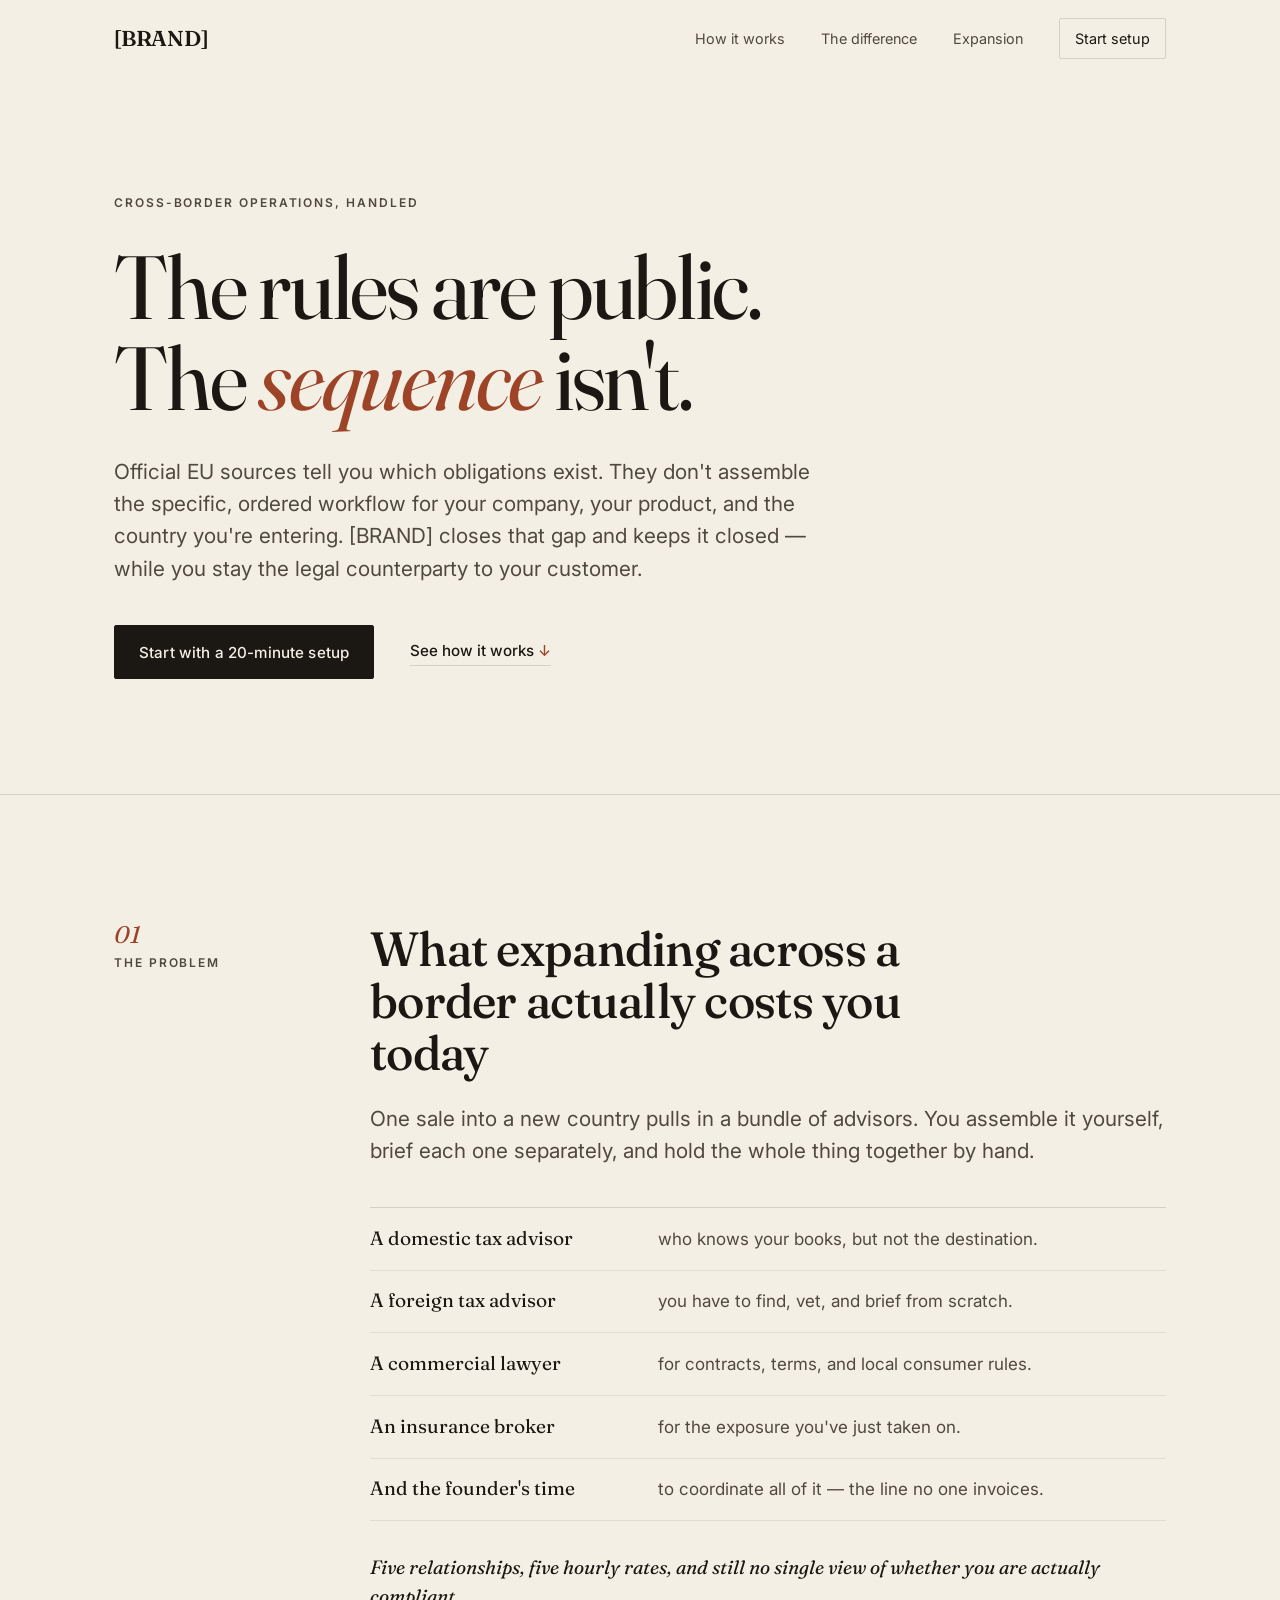
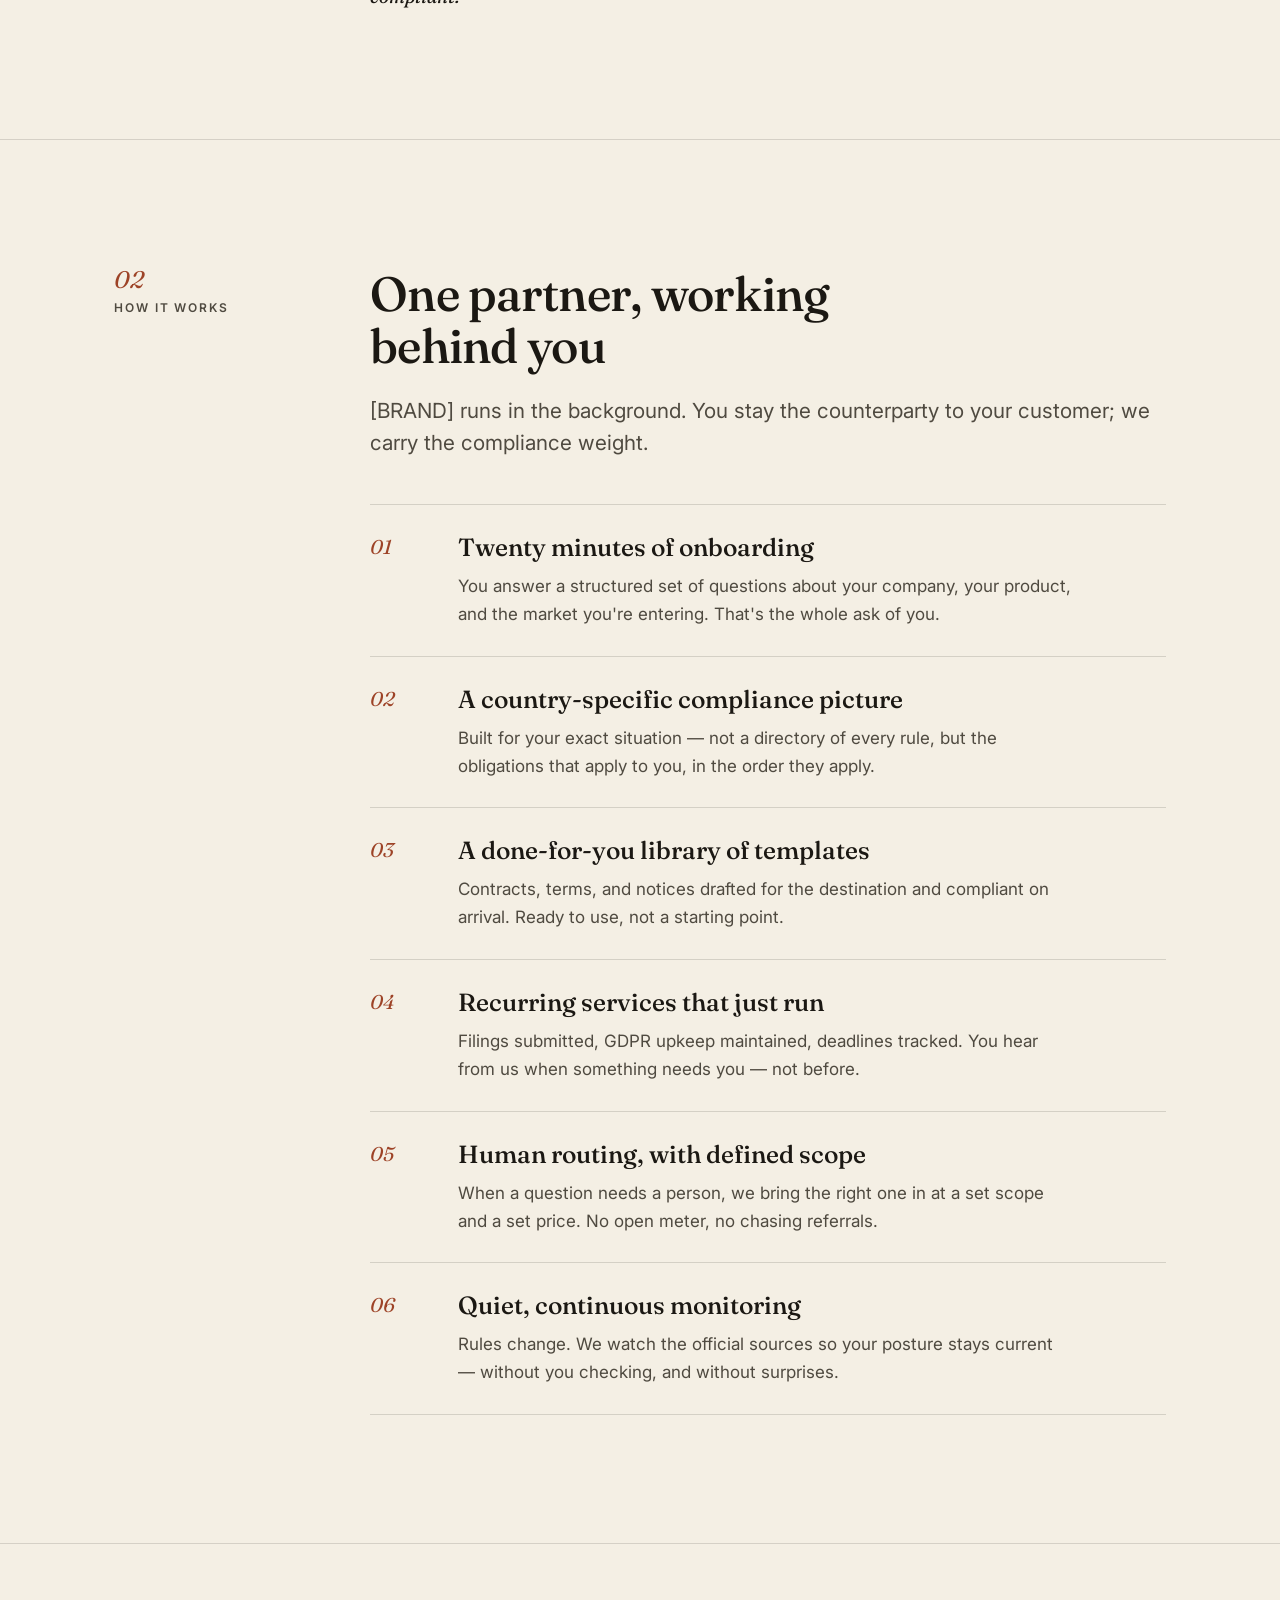
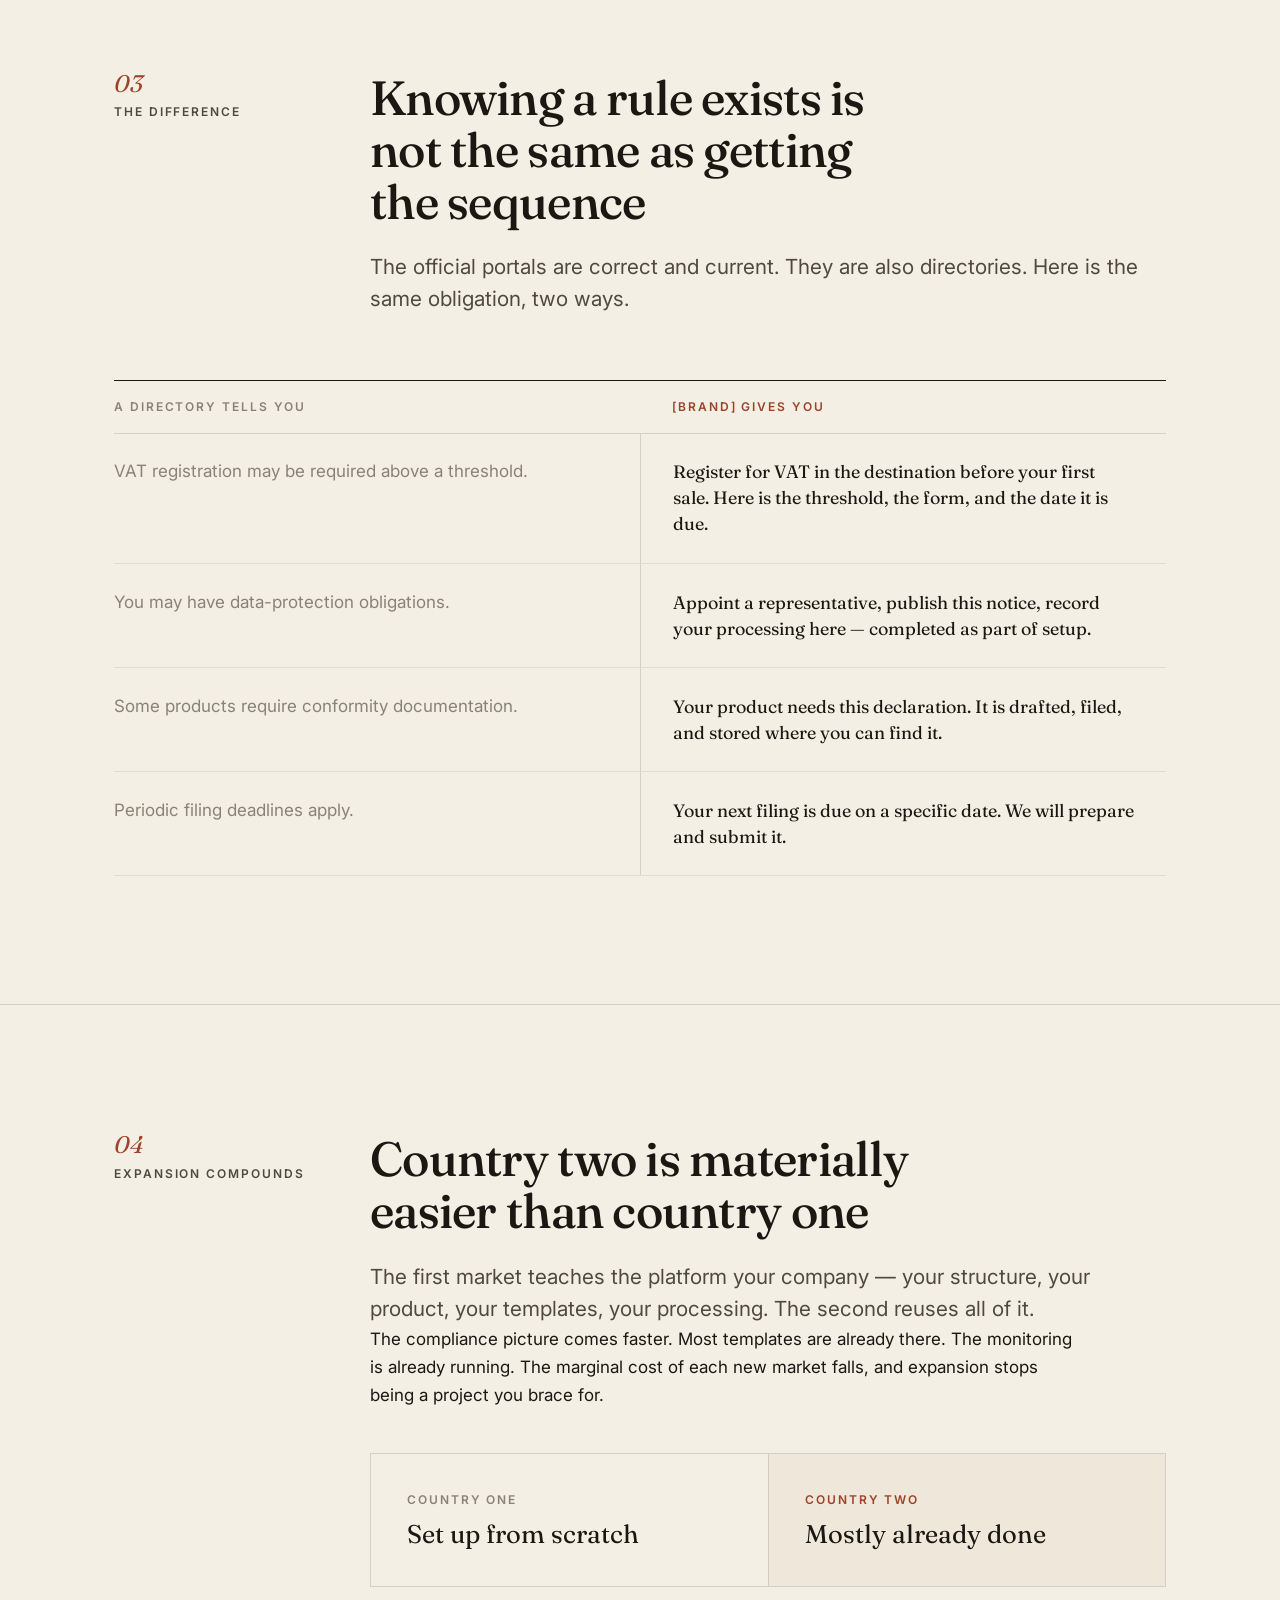
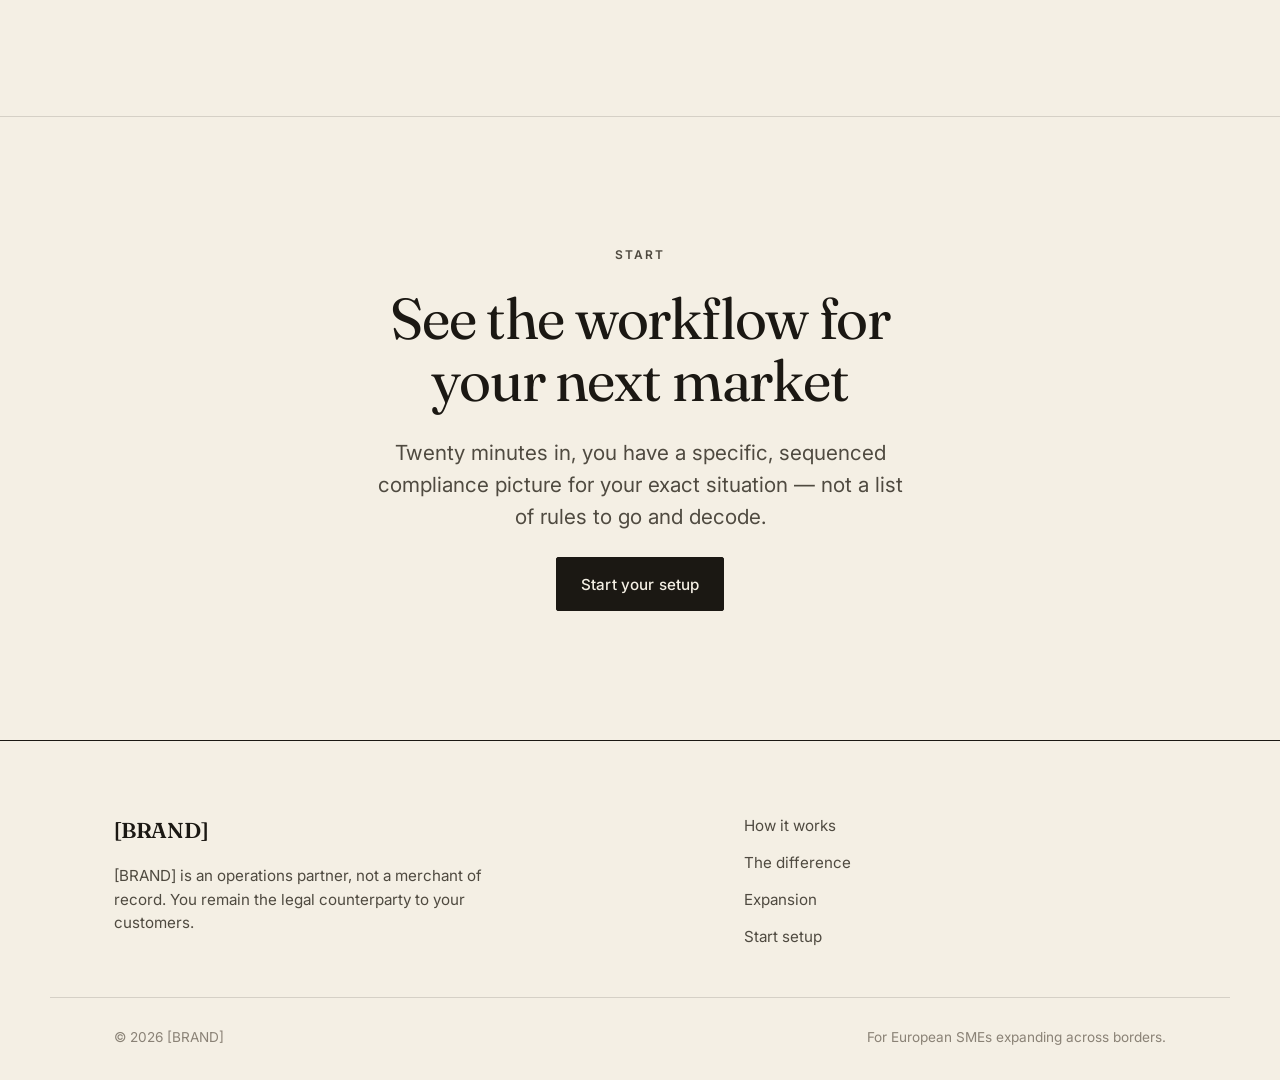
==== index.html @ de6fda19 "Add [BRAND] editorial marketing landing page Self-contained static site (index.html, styles.css, app" ====
<!DOCTYPE html>
<html lang="en" class="no-js">
<head>
  <meta charset="UTF-8" />
  <meta name="viewport" content="width=device-width, initial-scale=1.0" />
  <title>[BRAND] — Cross-border operations, handled</title>
  <meta name="description" content="Official EU sources tell you which obligations exist. [BRAND] assembles the specific, sequenced workflow for your company and the country you're entering — and keeps it current." />

  <link rel="preconnect" href="https://fonts.googleapis.com" />
  <link rel="preconnect" href="https://fonts.gstatic.com" crossorigin />
  <link href="https://fonts.googleapis.com/css2?family=Fraunces:ital,opsz,wght@0,9..144,400;0,9..144,500;0,9..144,600;1,9..144,400;1,9..144,500&family=Inter:wght@400;500;600&display=swap" rel="stylesheet" />

  <link rel="stylesheet" href="styles.css" />
</head>
<body>
  <a class="skip-link" href="#main">Skip to content</a>

  <!-- 1 — Sticky nav -->
  <header class="nav" id="nav" data-nav>
    <div class="nav__inner">
      <a class="wordmark" href="#top" aria-label="[BRAND] home">[BRAND]</a>
      <nav class="nav__links" aria-label="Primary">
        <a href="#how">How it works</a>
        <a href="#difference">The difference</a>
        <a href="#compounds">Expansion</a>
        <a class="nav__cta" href="#start">Start setup</a>
      </nav>
    </div>
  </header>

  <main id="main">
    <span id="top"></span>

    <!-- 2 — Hero -->
    <section class="hero section" aria-labelledby="hero-title">
      <div class="wrap">
        <p class="label" data-reveal>Cross-border operations, handled</p>
        <h1 class="hero__title" id="hero-title" data-reveal>
          The rules are public.<br />
          The <em>sequence</em> isn't.
        </h1>
        <p class="hero__lead lead" data-reveal>
          Official EU sources tell you which obligations exist. They don't
          assemble the specific, ordered workflow for your company, your
          product, and the country you're entering. [BRAND] closes that gap
          and keeps it closed — while you stay the legal counterparty to your
          customer.
        </p>
        <div class="hero__actions" data-reveal>
          <a class="btn" href="#start">Start with a 20-minute setup</a>
          <a class="link-arrow" href="#how">See how it works <span aria-hidden="true">↓</span></a>
        </div>
      </div>
    </section>

    <!-- 3 — The problem -->
    <section class="section section--rule" id="problem" aria-labelledby="problem-title">
      <div class="wrap grid-2">
        <div class="col-aside">
          <p class="index">01</p>
          <p class="label">The problem</p>
        </div>
        <div class="col-main">
          <h2 class="h2" id="problem-title" data-reveal>
            What expanding across a border actually costs you today
          </h2>
          <p class="lead measure" data-reveal>
            One sale into a new country pulls in a bundle of advisors. You
            assemble it yourself, brief each one separately, and hold the whole
            thing together by hand.
          </p>

          <ul class="ledger" data-reveal>
            <li class="ledger__row">
              <span class="ledger__role">A domestic tax advisor</span>
              <span class="ledger__note">who knows your books, but not the destination.</span>
            </li>
            <li class="ledger__row">
              <span class="ledger__role">A foreign tax advisor</span>
              <span class="ledger__note">you have to find, vet, and brief from scratch.</span>
            </li>
            <li class="ledger__row">
              <span class="ledger__role">A commercial lawyer</span>
              <span class="ledger__note">for contracts, terms, and local consumer rules.</span>
            </li>
            <li class="ledger__row">
              <span class="ledger__role">An insurance broker</span>
              <span class="ledger__note">for the exposure you've just taken on.</span>
            </li>
            <li class="ledger__row">
              <span class="ledger__role">And the founder's time</span>
              <span class="ledger__note">to coordinate all of it — the line no one invoices.</span>
            </li>
          </ul>

          <p class="measure note" data-reveal>
            Five relationships, five hourly rates, and still no single view of
            whether you are actually compliant.
          </p>
        </div>
      </div>
    </section>

    <!-- 4 — How it works -->
    <section class="section section--rule" id="how" aria-labelledby="how-title">
      <div class="wrap grid-2">
        <div class="col-aside">
          <p class="index">02</p>
          <p class="label">How it works</p>
        </div>
        <div class="col-main">
          <h2 class="h2" id="how-title" data-reveal>
            One partner, working behind you
          </h2>
          <p class="lead measure" data-reveal>
            [BRAND] runs in the background. You stay the counterparty to your
            customer; we carry the compliance weight.
          </p>

          <ol class="steps">
            <li class="step" data-reveal>
              <span class="step__num">01</span>
              <div class="step__body">
                <h3 class="step__title">Twenty minutes of onboarding</h3>
                <p>
                  You answer a structured set of questions about your company,
                  your product, and the market you're entering. That's the whole
                  ask of you.
                </p>
              </div>
            </li>
            <li class="step" data-reveal>
              <span class="step__num">02</span>
              <div class="step__body">
                <h3 class="step__title">A country-specific compliance picture</h3>
                <p>
                  Built for your exact situation — not a directory of every rule,
                  but the obligations that apply to you, in the order they apply.
                </p>
              </div>
            </li>
            <li class="step" data-reveal>
              <span class="step__num">03</span>
              <div class="step__body">
                <h3 class="step__title">A done-for-you library of templates</h3>
                <p>
                  Contracts, terms, and notices drafted for the destination and
                  compliant on arrival. Ready to use, not a starting point.
                </p>
              </div>
            </li>
            <li class="step" data-reveal>
              <span class="step__num">04</span>
              <div class="step__body">
                <h3 class="step__title">Recurring services that just run</h3>
                <p>
                  Filings submitted, GDPR upkeep maintained, deadlines tracked.
                  You hear from us when something needs you — not before.
                </p>
              </div>
            </li>
            <li class="step" data-reveal>
              <span class="step__num">05</span>
              <div class="step__body">
                <h3 class="step__title">Human routing, with defined scope</h3>
                <p>
                  When a question needs a person, we bring the right one in at a
                  set scope and a set price. No open meter, no chasing referrals.
                </p>
              </div>
            </li>
            <li class="step" data-reveal>
              <span class="step__num">06</span>
              <div class="step__body">
                <h3 class="step__title">Quiet, continuous monitoring</h3>
                <p>
                  Rules change. We watch the official sources so your posture
                  stays current — without you checking, and without surprises.
                </p>
              </div>
            </li>
          </ol>
        </div>
      </div>
    </section>

    <!-- 5 — Directory vs. workflow -->
    <section class="section section--rule" id="difference" aria-labelledby="difference-title">
      <div class="wrap">
        <div class="grid-2">
          <div class="col-aside">
            <p class="index">03</p>
            <p class="label">The difference</p>
          </div>
          <div class="col-main">
            <h2 class="h2" id="difference-title" data-reveal>
              Knowing a rule exists is not the same as getting the sequence
            </h2>
            <p class="lead measure" data-reveal>
              The official portals are correct and current. They are also
              directories. Here is the same obligation, two ways.
            </p>
          </div>
        </div>

        <div class="compare" data-reveal>
          <div class="compare__head">
            <p class="compare__label">A directory tells you</p>
            <p class="compare__label compare__label--accent">[BRAND] gives you</p>
          </div>

          <div class="compare__row">
            <p class="compare__a">VAT registration may be required above a threshold.</p>
            <p class="compare__b">Register for VAT in the destination before your first sale. Here is the threshold, the form, and the date it is due.</p>
          </div>
          <div class="compare__row">
            <p class="compare__a">You may have data-protection obligations.</p>
            <p class="compare__b">Appoint a representative, publish this notice, record your processing here — completed as part of setup.</p>
          </div>
          <div class="compare__row">
            <p class="compare__a">Some products require conformity documentation.</p>
            <p class="compare__b">Your product needs this declaration. It is drafted, filed, and stored where you can find it.</p>
          </div>
          <div class="compare__row">
            <p class="compare__a">Periodic filing deadlines apply.</p>
            <p class="compare__b">Your next filing is due on a specific date. We will prepare and submit it.</p>
          </div>
        </div>
      </div>
    </section>

    <!-- 6 — Expansion compounds -->
    <section class="section section--rule" id="compounds" aria-labelledby="compounds-title">
      <div class="wrap grid-2">
        <div class="col-aside">
          <p class="index">04</p>
          <p class="label">Expansion compounds</p>
        </div>
        <div class="col-main">
          <h2 class="h2" id="compounds-title" data-reveal>
            Country two is materially easier than country one
          </h2>
          <p class="lead measure" data-reveal>
            The first market teaches the platform your company — your structure,
            your product, your templates, your processing. The second reuses all
            of it.
          </p>
          <p class="measure" data-reveal>
            The compliance picture comes faster. Most templates are already
            there. The monitoring is already running. The marginal cost of each
            new market falls, and expansion stops being a project you brace for.
          </p>

          <div class="compounds__pair" data-reveal>
            <div class="compounds__cell">
              <p class="compounds__k">Country one</p>
              <p class="compounds__v">Set up from scratch</p>
            </div>
            <div class="compounds__cell compounds__cell--accent">
              <p class="compounds__k">Country two</p>
              <p class="compounds__v">Mostly already done</p>
            </div>
          </div>
        </div>
      </div>
    </section>

    <!-- 7 — Closing CTA -->
    <section class="section closing" id="start" aria-labelledby="closing-title">
      <div class="wrap closing__inner">
        <p class="label" data-reveal>Start</p>
        <h2 class="closing__title" id="closing-title" data-reveal>
          See the workflow for your next market
        </h2>
        <p class="lead closing__lead" data-reveal>
          Twenty minutes in, you have a specific, sequenced compliance picture
          for your exact situation — not a list of rules to go and decode.
        </p>
        <div data-reveal>
          <a class="btn" href="#start">Start your setup</a>
        </div>
      </div>
    </section>
  </main>

  <!-- Footer -->
  <footer class="footer">
    <div class="wrap footer__inner">
      <div class="footer__brand">
        <span class="wordmark">[BRAND]</span>
        <p class="footer__note">
          [BRAND] is an operations partner, not a merchant of record. You remain
          the legal counterparty to your customers.
        </p>
      </div>
      <nav class="footer__links" aria-label="Footer">
        <a href="#how">How it works</a>
        <a href="#difference">The difference</a>
        <a href="#compounds">Expansion</a>
        <a href="#start">Start setup</a>
      </nav>
    </div>
    <div class="wrap footer__base">
      <p>&copy; 2026 [BRAND]</p>
      <p>For European SMEs expanding across borders.</p>
    </div>
  </footer>

  <script src="app.js" defer></script>
</body>
</html>
---- styles.css ----
/* =========================================================
   [BRAND] — editorial landing page
   Type: Fraunces (display serif) + Inter (grotesque body)
   ========================================================= */

:root {
  /* palette — warm paper, near-black ink, one muted clay accent */
  --paper:      #f4efe4;
  --paper-2:    #efe8da;
  --ink:        #1b1813;
  --ink-soft:   #4f4a40;
  --ink-faint:  #8a8276;
  --accent:     #9d4327;   /* muted sienna / clay — used sparingly */
  --rule:       rgba(27, 24, 19, 0.14);
  --rule-soft:  rgba(27, 24, 19, 0.08);

  /* type */
  --serif: "Fraunces", Georgia, "Times New Roman", serif;
  --sans:  "Inter", system-ui, -apple-system, "Segoe UI", sans-serif;

  /* rhythm */
  --measure: 65ch;
  --pad-x: clamp(1.25rem, 5vw, 4rem);
  --section-y: clamp(4.5rem, 10vw, 9rem);
  --maxw: 1180px;

  --reveal-y: 16px;
  --reveal-dur: 0.7s;
}

/* ---------- reset / base ---------- */
*, *::before, *::after { box-sizing: border-box; }

html {
  -webkit-text-size-adjust: 100%;
  scroll-behavior: smooth;
  scroll-padding-top: 6rem;
}

body {
  margin: 0;
  background: var(--paper);
  color: var(--ink);
  font-family: var(--sans);
  font-size: clamp(1rem, 0.96rem + 0.2vw, 1.0625rem);
  line-height: 1.65;
  font-feature-settings: "kern" 1, "liga" 1;
  -webkit-font-smoothing: antialiased;
  text-rendering: optimizeLegibility;
}

h1, h2, h3 { margin: 0; font-weight: 500; }
p { margin: 0; }
a { color: inherit; }
ul, ol { margin: 0; padding: 0; list-style: none; }
em { font-style: italic; }

::selection { background: var(--accent); color: var(--paper); }

/* ---------- accessibility helpers ---------- */
.skip-link {
  position: absolute;
  left: 1rem; top: -3.5rem;
  z-index: 100;
  background: var(--ink);
  color: var(--paper);
  padding: 0.6rem 1rem;
  border-radius: 2px;
  transition: top 0.2s ease;
}
.skip-link:focus { top: 1rem; }

a:focus-visible,
.btn:focus-visible {
  outline: 2px solid var(--accent);
  outline-offset: 3px;
  border-radius: 1px;
}

/* ---------- layout ---------- */
.wrap {
  width: 100%;
  max-width: var(--maxw);
  margin-inline: auto;
  padding-inline: var(--pad-x);
}

.section { padding-block: var(--section-y); }

.section--rule { border-top: 1px solid var(--rule); }

.grid-2 {
  display: grid;
  grid-template-columns: minmax(0, 12rem) minmax(0, 1fr);
  gap: clamp(1.5rem, 5vw, 5rem);
  align-items: start;
}

.col-aside { position: sticky; top: 6rem; }

@media (max-width: 760px) {
  .grid-2 { grid-template-columns: 1fr; gap: 1.5rem; }
  .col-aside { position: static; display: flex; align-items: baseline; gap: 1rem; }
}

/* ---------- shared type elements ---------- */
.label {
  font-family: var(--sans);
  font-size: 0.75rem;
  font-weight: 600;
  letter-spacing: 0.16em;
  text-transform: uppercase;
  color: var(--ink-soft);
  margin: 0;
}

.index {
  font-family: var(--serif);
  font-size: 1.5rem;
  font-weight: 400;
  font-style: italic;
  color: var(--accent);
  margin: 0 0 0.4rem;
  line-height: 1;
}
@media (max-width: 760px) {
  .index { margin: 0; }
}

.h2 {
  font-family: var(--serif);
  font-size: clamp(1.85rem, 1.2rem + 2.6vw, 3rem);
  line-height: 1.08;
  letter-spacing: -0.015em;
  max-width: 18ch;
  margin-bottom: 1.5rem;
  font-optical-sizing: auto;
}

.lead {
  font-size: clamp(1.1rem, 1.02rem + 0.5vw, 1.3rem);
  line-height: 1.55;
  color: var(--ink-soft);
}

.measure { max-width: var(--measure); }

.note {
  margin-top: 2rem;
  color: var(--ink);
  font-style: italic;
  font-family: var(--serif);
  font-size: 1.2rem;
  line-height: 1.5;
}

/* ---------- buttons / links ---------- */
.btn {
  display: inline-block;
  font-family: var(--sans);
  font-size: 0.95rem;
  font-weight: 500;
  letter-spacing: 0.01em;
  text-decoration: none;
  color: var(--paper);
  background: var(--ink);
  padding: 0.85rem 1.5rem;
  border: 1px solid var(--ink);
  border-radius: 2px;
  transition: background 0.25s ease, color 0.25s ease, transform 0.25s ease;
}
.btn:hover { background: transparent; color: var(--ink); }

.link-arrow {
  font-size: 0.95rem;
  font-weight: 500;
  text-decoration: none;
  color: var(--ink);
  border-bottom: 1px solid var(--rule);
  padding-bottom: 2px;
  transition: border-color 0.25s ease;
}
.link-arrow:hover { border-color: var(--accent); }
.link-arrow span { color: var(--accent); }

/* ---------- 1. nav ---------- */
.nav {
  position: sticky;
  top: 0;
  z-index: 50;
  background: transparent;
  border-bottom: 1px solid transparent;
  transition: background 0.3s ease, border-color 0.3s ease;
}
.nav[data-scrolled] {
  background: color-mix(in srgb, var(--paper) 88%, transparent);
  -webkit-backdrop-filter: saturate(1.1) blur(8px);
  backdrop-filter: saturate(1.1) blur(8px);
  border-bottom-color: var(--rule);
}
.nav__inner {
  max-width: var(--maxw);
  margin-inline: auto;
  padding: 1.1rem var(--pad-x);
  display: flex;
  align-items: center;
  justify-content: space-between;
}
.wordmark {
  font-family: var(--serif);
  font-weight: 600;
  font-size: 1.35rem;
  letter-spacing: -0.01em;
  text-decoration: none;
  color: var(--ink);
}
.nav__links {
  display: flex;
  align-items: center;
  gap: clamp(1rem, 3vw, 2.25rem);
}
.nav__links a {
  font-size: 0.9rem;
  text-decoration: none;
  color: var(--ink-soft);
  transition: color 0.2s ease;
}
.nav__links a:hover { color: var(--ink); }
.nav__cta {
  color: var(--ink) !important;
  border: 1px solid var(--rule);
  padding: 0.5rem 0.95rem;
  border-radius: 2px;
  transition: border-color 0.2s ease, background 0.2s ease;
}
.nav__cta:hover { border-color: var(--ink); background: var(--ink); color: var(--paper) !important; }

@media (max-width: 620px) {
  .nav__links a:not(.nav__cta) { display: none; }
}

/* ---------- 2. hero ---------- */
.hero {
  padding-top: clamp(4rem, 9vw, 7.5rem);
  padding-bottom: clamp(4rem, 9vw, 8rem);
}
.hero .label { margin-bottom: 1.75rem; }
.hero__title {
  font-family: var(--serif);
  font-weight: 400;
  font-optical-sizing: auto;
  font-size: clamp(2.6rem, 1.1rem + 6.4vw, 5.6rem);
  line-height: 1.02;
  letter-spacing: -0.025em;
  max-width: 16ch;
  margin-bottom: 2rem;
}
.hero__title em { color: var(--accent); }
.hero__lead {
  max-width: 54ch;
  margin-bottom: 2.5rem;
}
.hero__actions {
  display: flex;
  align-items: center;
  gap: clamp(1.25rem, 4vw, 2.25rem);
  flex-wrap: wrap;
}

/* ---------- 3. problem — ledger ---------- */
.ledger {
  margin-top: 2.5rem;
  border-top: 1px solid var(--rule);
}
.ledger__row {
  display: grid;
  grid-template-columns: minmax(11rem, 16rem) 1fr;
  gap: 1rem 2rem;
  padding: 1.05rem 0;
  border-bottom: 1px solid var(--rule-soft);
  align-items: baseline;
}
.ledger__role {
  font-family: var(--serif);
  font-size: 1.2rem;
  line-height: 1.3;
}
.ledger__note { color: var(--ink-soft); }
@media (max-width: 560px) {
  .ledger__row { grid-template-columns: 1fr; gap: 0.25rem; }
}

/* ---------- 4. how it works — steps ---------- */
.steps { margin-top: 2.75rem; }
.step {
  display: grid;
  grid-template-columns: 4rem 1fr;
  gap: 1.5rem;
  padding: 1.75rem 0;
  border-top: 1px solid var(--rule);
}
.step:last-child { border-bottom: 1px solid var(--rule); }
.step__num {
  font-family: var(--serif);
  font-style: italic;
  font-size: 1.25rem;
  color: var(--accent);
  line-height: 1.4;
}
.step__title {
  font-family: var(--serif);
  font-size: clamp(1.25rem, 1.1rem + 0.7vw, 1.55rem);
  line-height: 1.2;
  margin-bottom: 0.55rem;
}
.step__body p { color: var(--ink-soft); max-width: 56ch; }
@media (max-width: 560px) {
  .step { grid-template-columns: 1fr; gap: 0.4rem; }
}

/* ---------- 5. directory vs workflow ---------- */
.compare {
  margin-top: clamp(2.5rem, 6vw, 4rem);
  border-top: 1px solid var(--ink);
}
.compare__head,
.compare__row {
  display: grid;
  grid-template-columns: 1fr 1fr;
}
.compare__head { border-bottom: 1px solid var(--rule); }
.compare__label {
  padding: 1rem 2rem 1rem 0;
  font-size: 0.75rem;
  font-weight: 600;
  letter-spacing: 0.16em;
  text-transform: uppercase;
  color: var(--ink-faint);
}
.compare__label--accent { color: var(--accent); padding-left: 2rem; }
.compare__row { border-bottom: 1px solid var(--rule-soft); }
.compare__a,
.compare__b {
  padding: 1.6rem 2rem 1.6rem 0;
  line-height: 1.5;
}
.compare__a { color: var(--ink-faint); }
.compare__b {
  color: var(--ink);
  padding-left: 2rem;
  border-left: 1px solid var(--rule);
  font-family: var(--serif);
  font-size: 1.12rem;
  line-height: 1.45;
}
@media (max-width: 680px) {
  .compare__head { display: none; }
  .compare__row { grid-template-columns: 1fr; }
  .compare__a, .compare__b { padding: 1.25rem 0; }
  .compare__a { border-bottom: 1px dashed var(--rule-soft); }
  .compare__b {
    padding-left: 1rem;
    border-left: 2px solid var(--accent);
    margin-bottom: 0.25rem;
  }
  .compare__a::before {
    content: "Directory";
    display: block;
    font-size: 0.7rem; letter-spacing: 0.14em; text-transform: uppercase;
    color: var(--ink-faint); margin-bottom: 0.4rem; font-family: var(--sans);
  }
  .compare__b::before {
    content: "[BRAND]";
    display: block;
    font-size: 0.7rem; letter-spacing: 0.14em; text-transform: uppercase;
    color: var(--accent); margin-bottom: 0.4rem; font-family: var(--sans);
  }
}

/* ---------- 6. expansion compounds ---------- */
.compounds__pair {
  margin-top: 2.75rem;
  display: grid;
  grid-template-columns: 1fr 1fr;
  border: 1px solid var(--rule);
}
.compounds__cell { padding: clamp(1.5rem, 4vw, 2.25rem); }
.compounds__cell + .compounds__cell { border-left: 1px solid var(--rule); }
.compounds__cell--accent { background: var(--paper-2); }
.compounds__k {
  font-size: 0.75rem; font-weight: 600;
  letter-spacing: 0.16em; text-transform: uppercase;
  color: var(--ink-faint);
  margin-bottom: 0.6rem;
}
.compounds__cell--accent .compounds__k { color: var(--accent); }
.compounds__v {
  font-family: var(--serif);
  font-size: clamp(1.2rem, 1rem + 0.9vw, 1.6rem);
  line-height: 1.2;
}
@media (max-width: 520px) {
  .compounds__pair { grid-template-columns: 1fr; }
  .compounds__cell + .compounds__cell { border-left: none; border-top: 1px solid var(--rule); }
}

/* ---------- 7. closing ---------- */
.closing {
  border-top: 1px solid var(--rule);
  text-align: center;
}
.closing__inner {
  max-width: 42rem;
  display: flex;
  flex-direction: column;
  align-items: center;
  gap: 1.5rem;
}
.closing .label { margin-bottom: 0; }
.closing__title {
  font-family: var(--serif);
  font-weight: 400;
  font-size: clamp(2.2rem, 1.2rem + 4vw, 3.6rem);
  line-height: 1.08;
  letter-spacing: -0.02em;
  max-width: 16ch;
}
.closing__lead { max-width: 50ch; }

/* ---------- footer ---------- */
.footer {
  border-top: 1px solid var(--ink);
  padding-block: clamp(3rem, 6vw, 4.5rem) 2rem;
}
.footer__inner {
  display: grid;
  grid-template-columns: minmax(0, 1.4fr) minmax(0, 1fr);
  gap: 2.5rem;
  padding-bottom: 3rem;
}
.footer__brand .wordmark { display: inline-block; margin-bottom: 1rem; }
.footer__note {
  max-width: 42ch;
  color: var(--ink-soft);
  font-size: 0.95rem;
  line-height: 1.55;
}
.footer__links {
  display: flex;
  flex-direction: column;
  gap: 0.75rem;
  align-items: flex-start;
}
.footer__links a {
  font-size: 0.95rem;
  text-decoration: none;
  color: var(--ink-soft);
  transition: color 0.2s ease;
}
.footer__links a:hover { color: var(--accent); }
.footer__base {
  display: flex;
  justify-content: space-between;
  gap: 1rem;
  flex-wrap: wrap;
  padding-top: 1.75rem;
  border-top: 1px solid var(--rule);
  font-size: 0.85rem;
  color: var(--ink-faint);
}
@media (max-width: 620px) {
  .footer__inner { grid-template-columns: 1fr; gap: 1.75rem; }
}

/* ---------- scroll reveal ---------- */
[data-reveal] {
  opacity: 0;
  transform: translateY(var(--reveal-y));
  transition: opacity var(--reveal-dur) cubic-bezier(0.22, 0.61, 0.36, 1),
              transform var(--reveal-dur) cubic-bezier(0.22, 0.61, 0.36, 1);
  will-change: opacity, transform;
}
[data-reveal].is-visible {
  opacity: 1;
  transform: none;
}
/* if JS is disabled, never hide content */
.no-js [data-reveal] { opacity: 1; transform: none; }

@media (prefers-reduced-motion: reduce) {
  html { scroll-behavior: auto; }
  [data-reveal] { opacity: 1 !important; transform: none !important; transition: none; }
  * { animation-duration: 0.001ms !important; transition-duration: 0.001ms !important; }
}
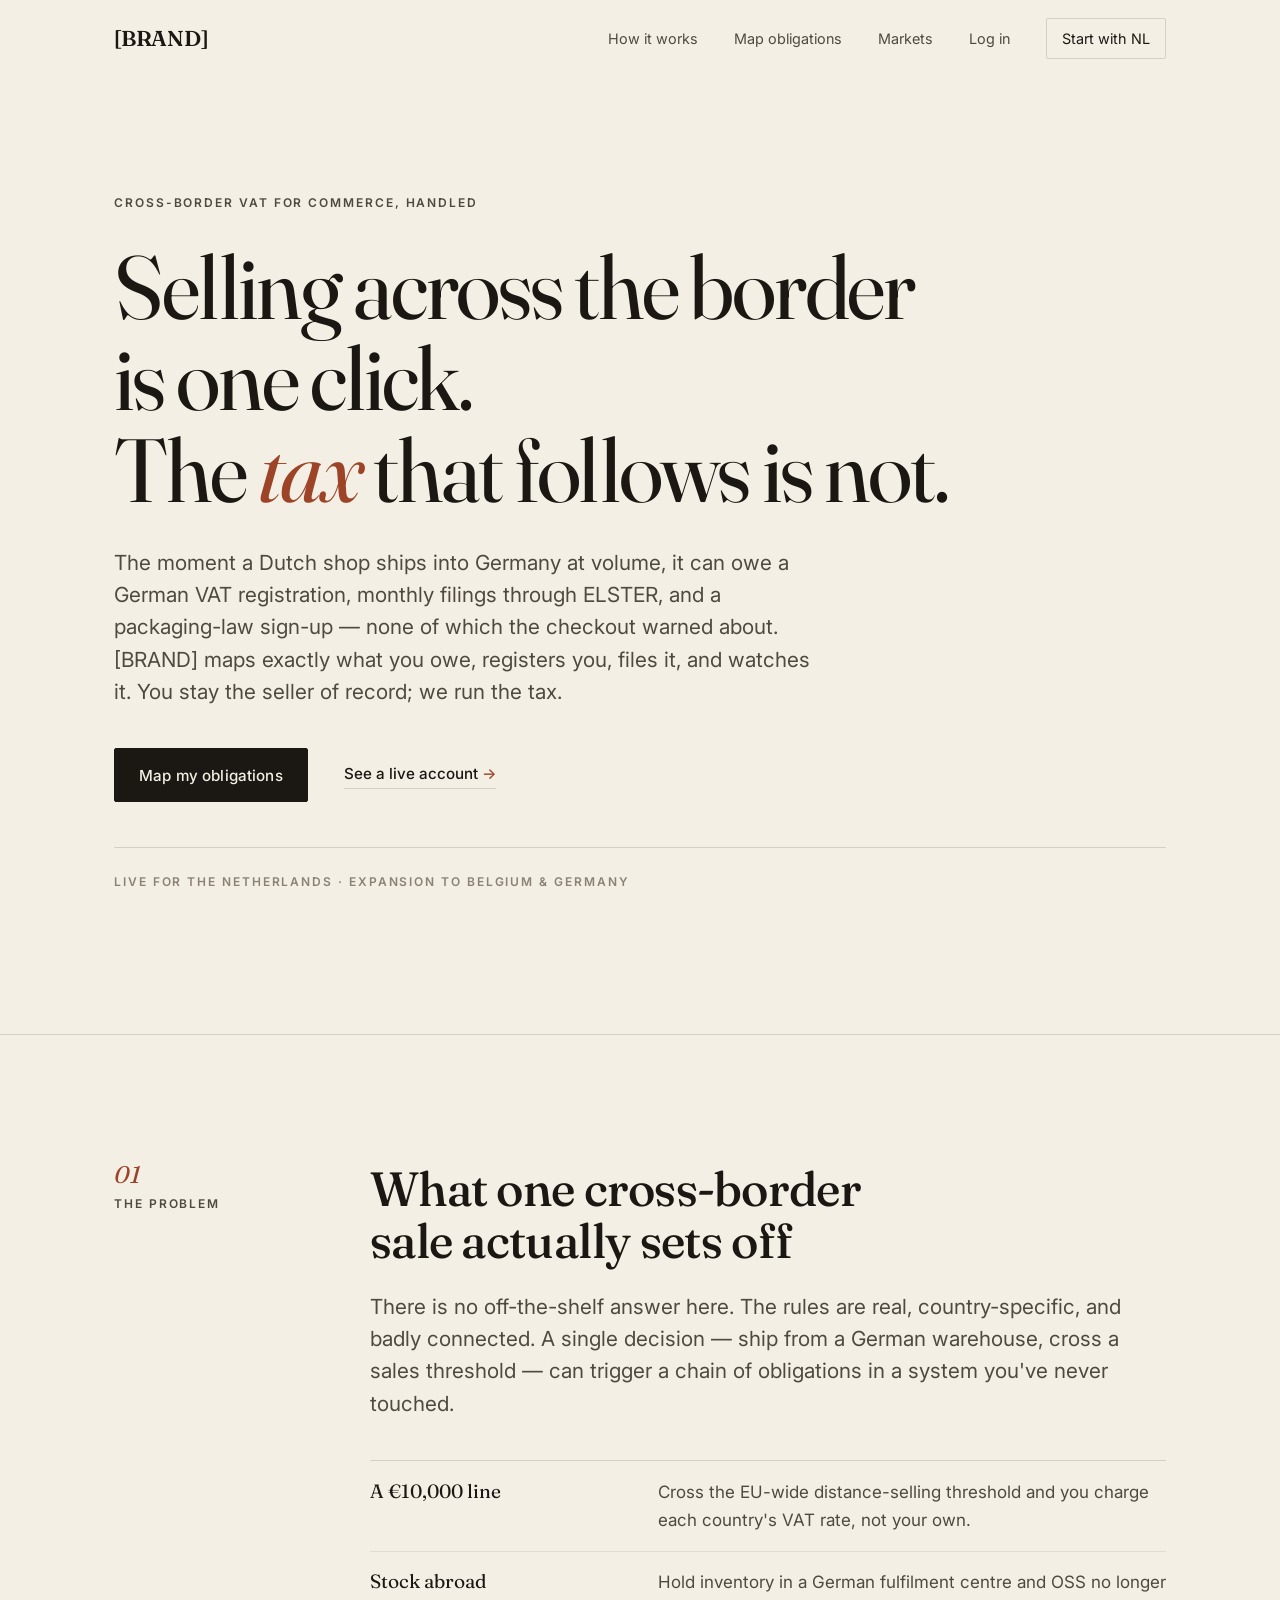
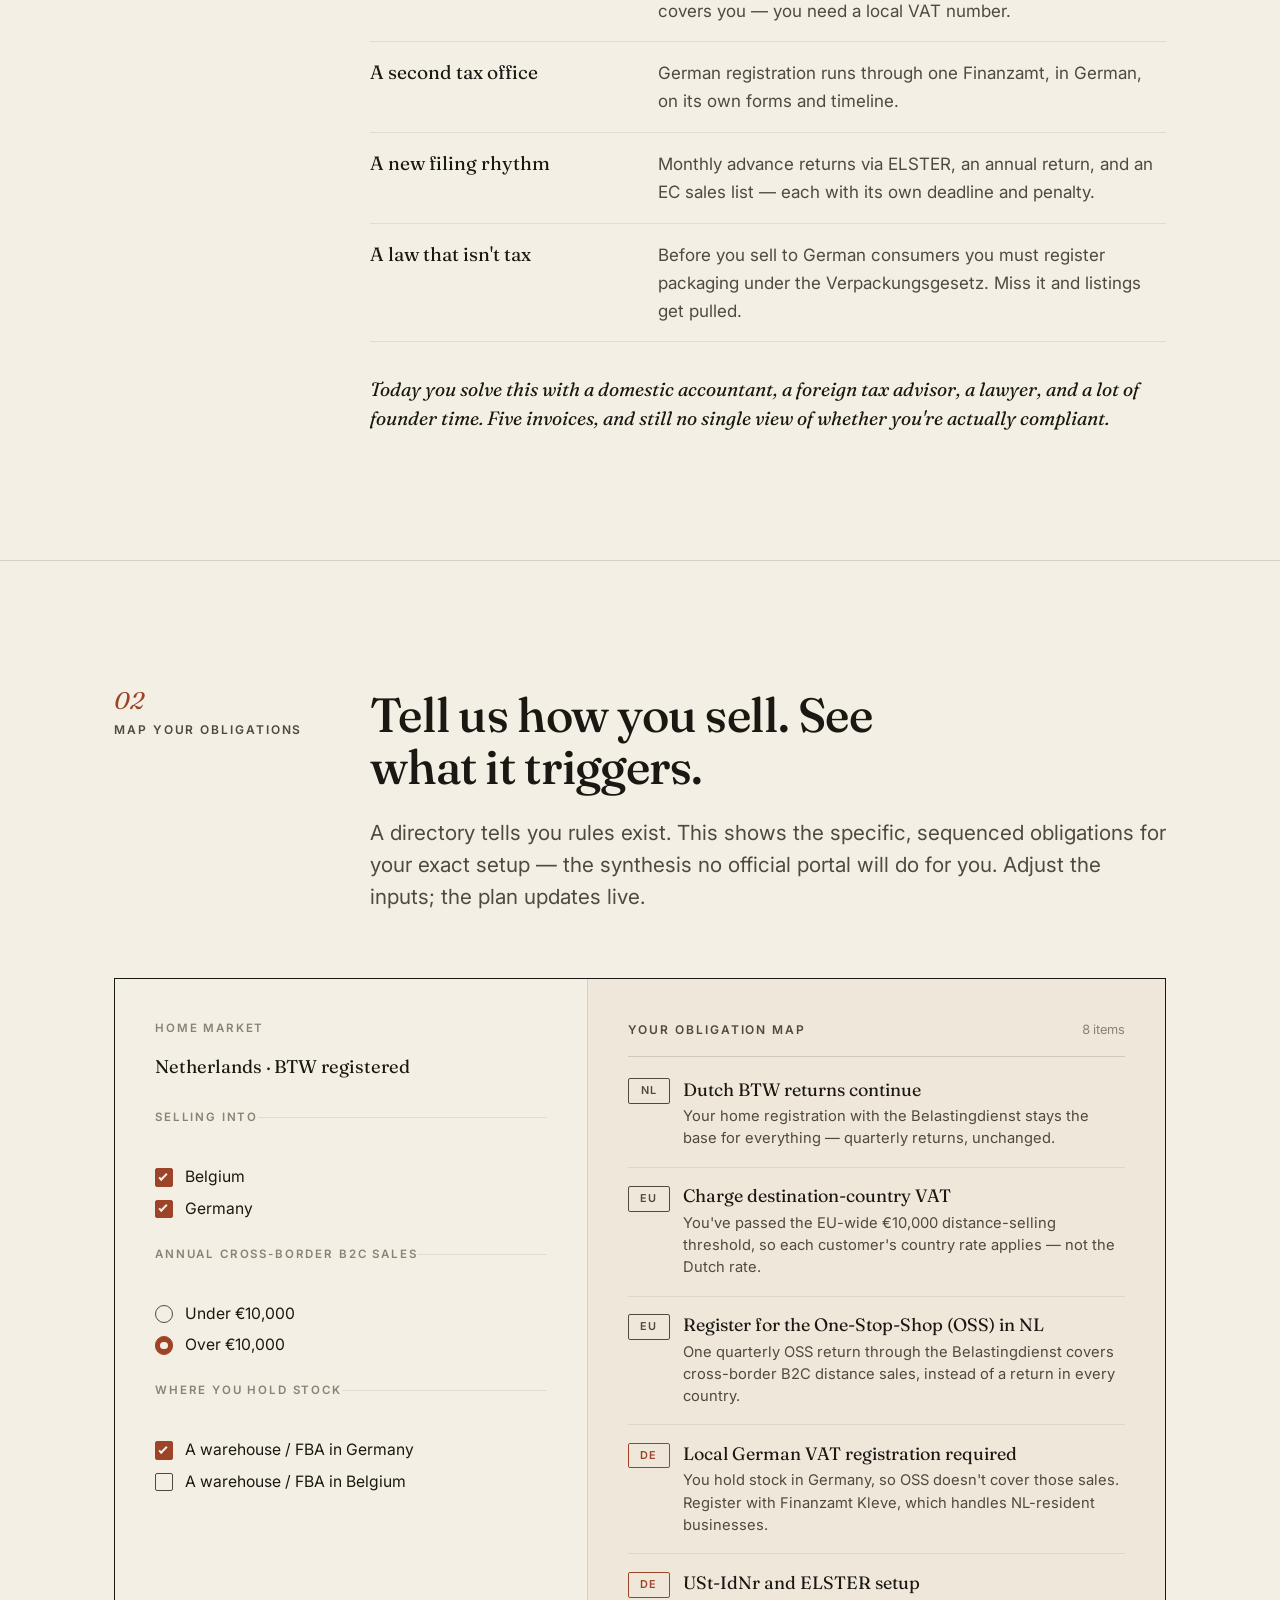
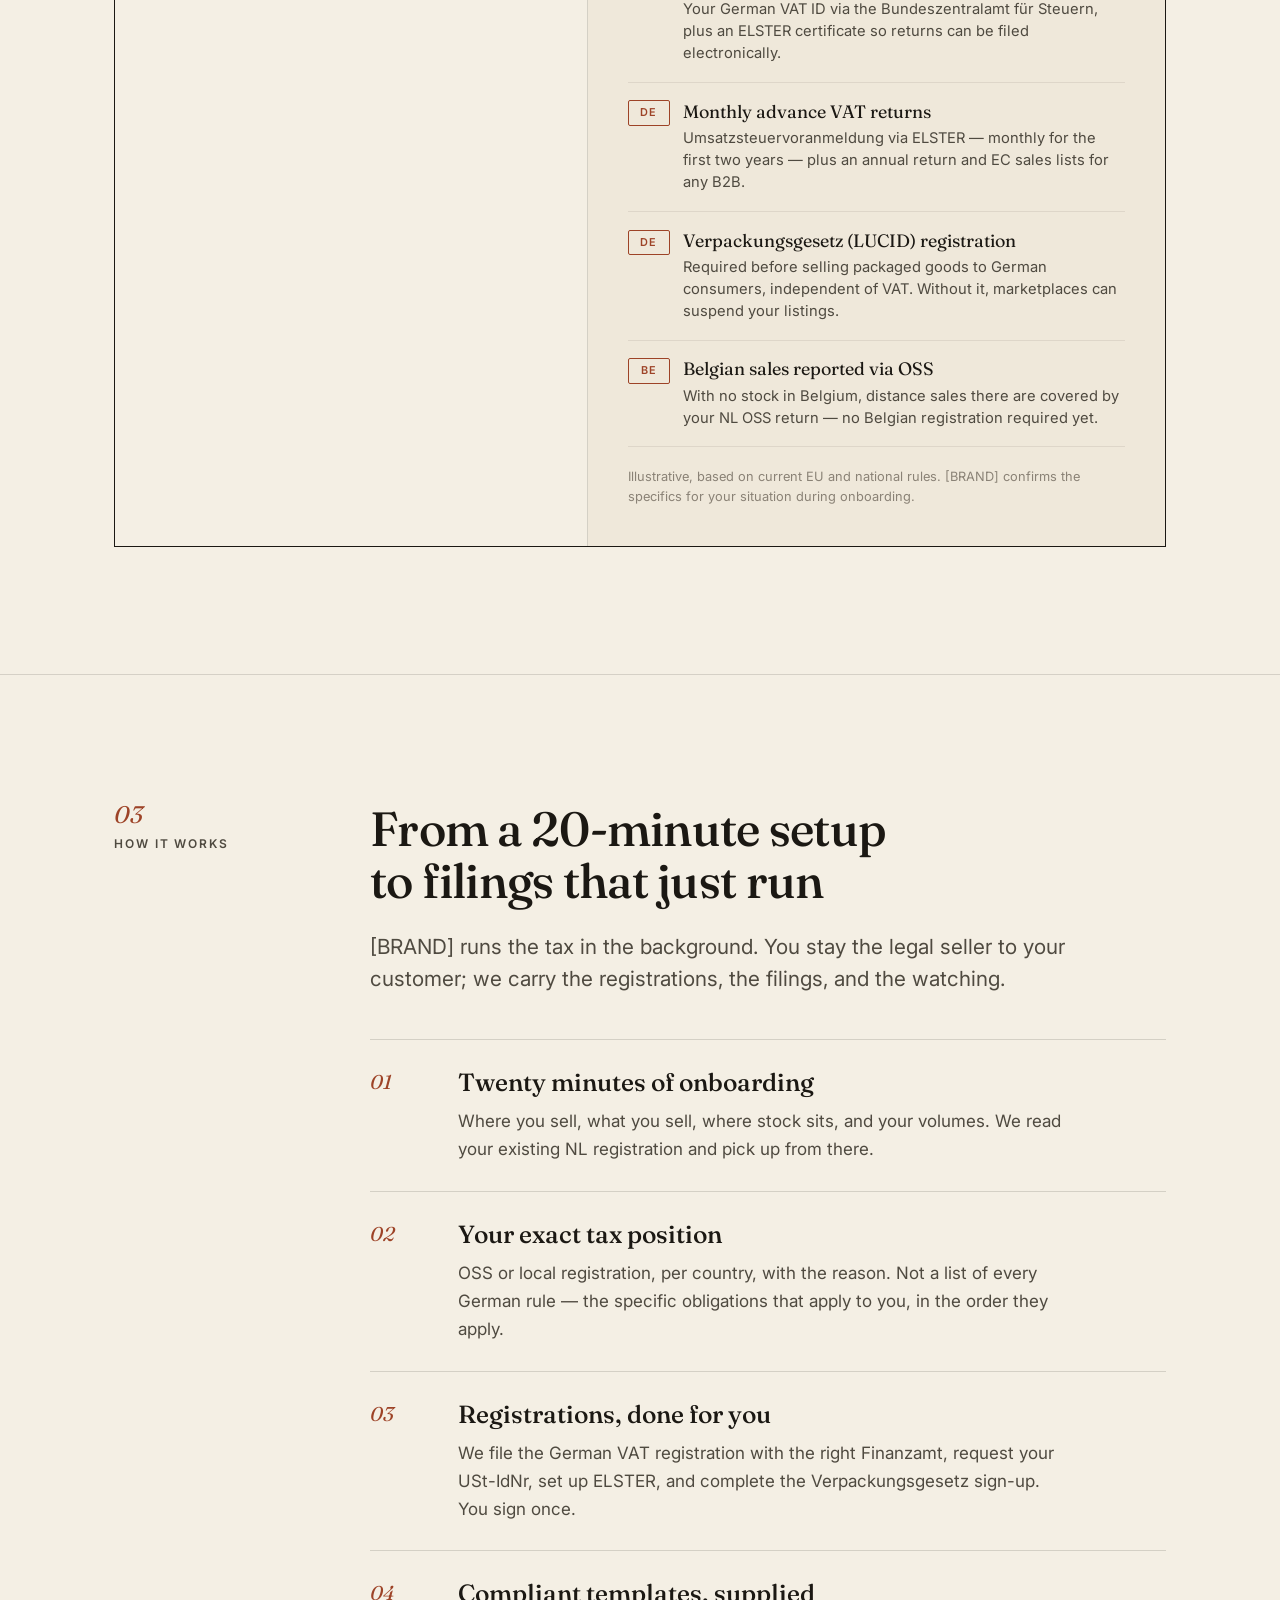
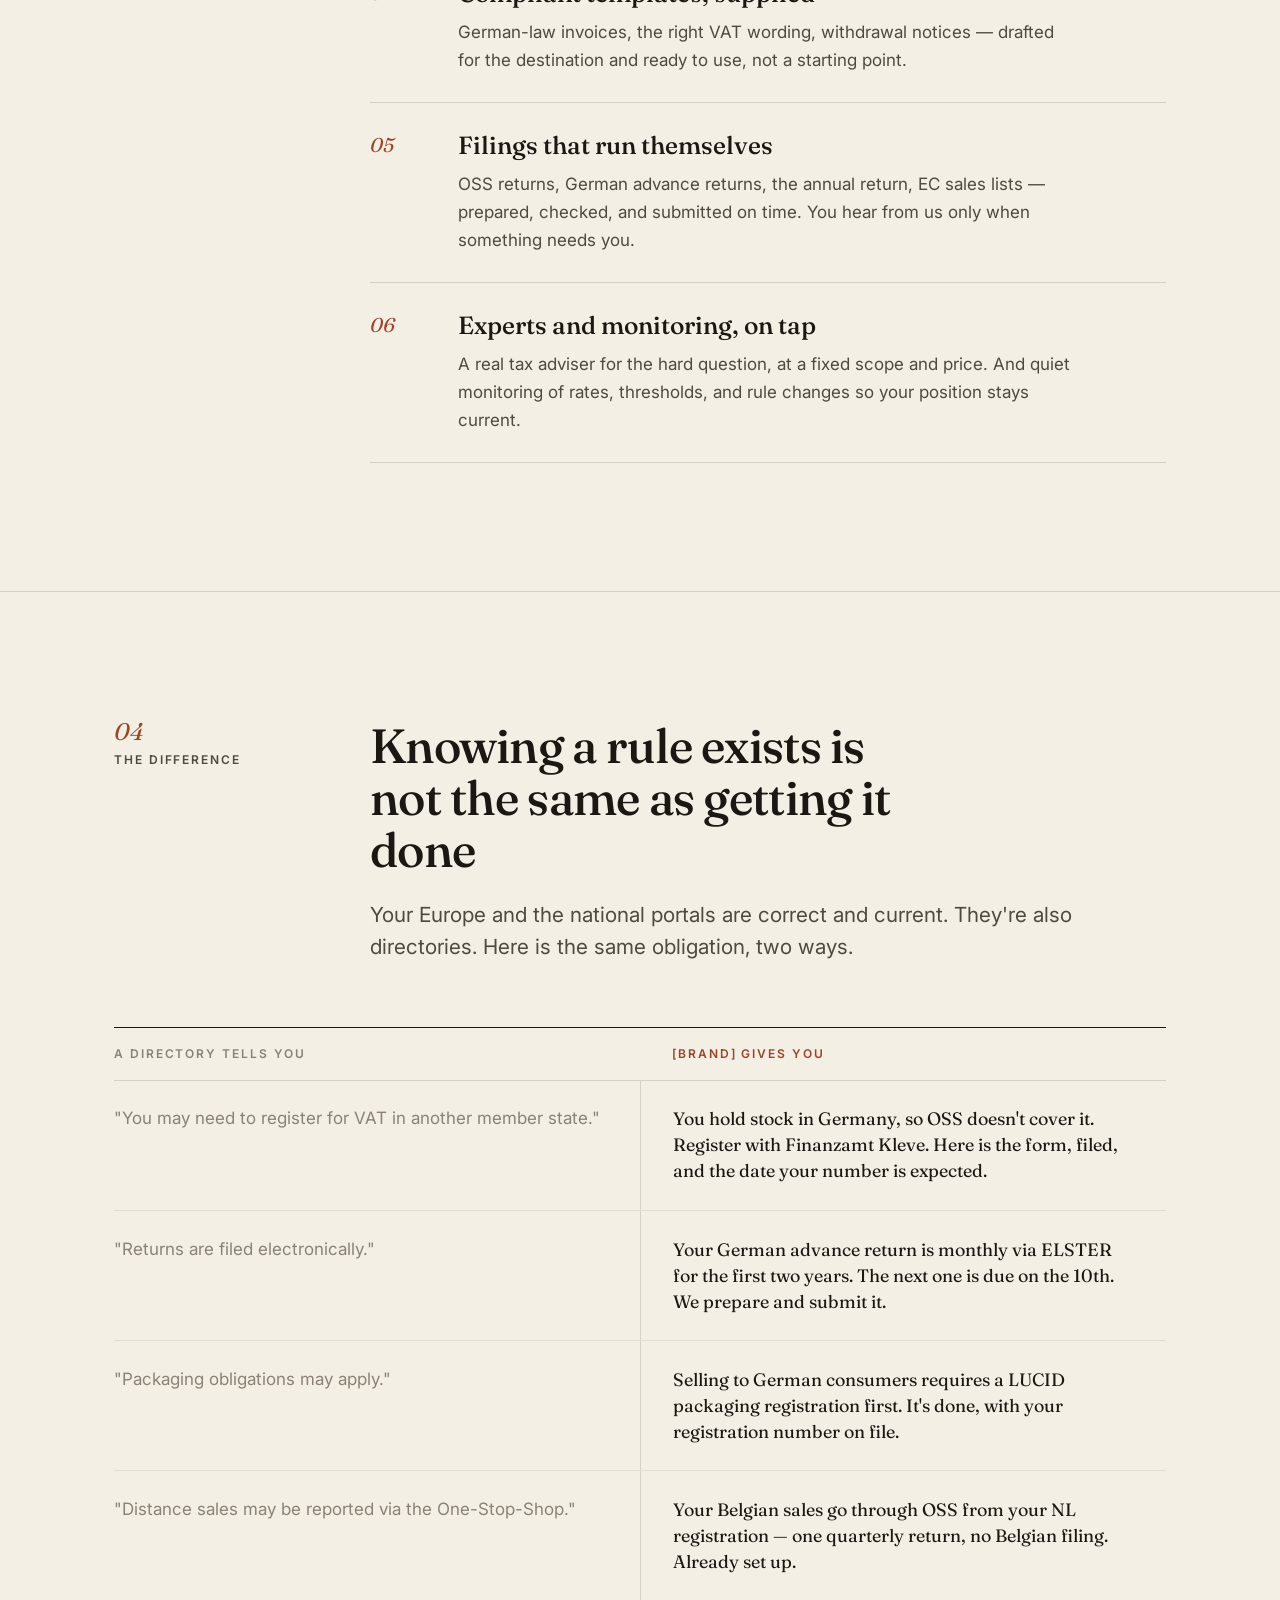
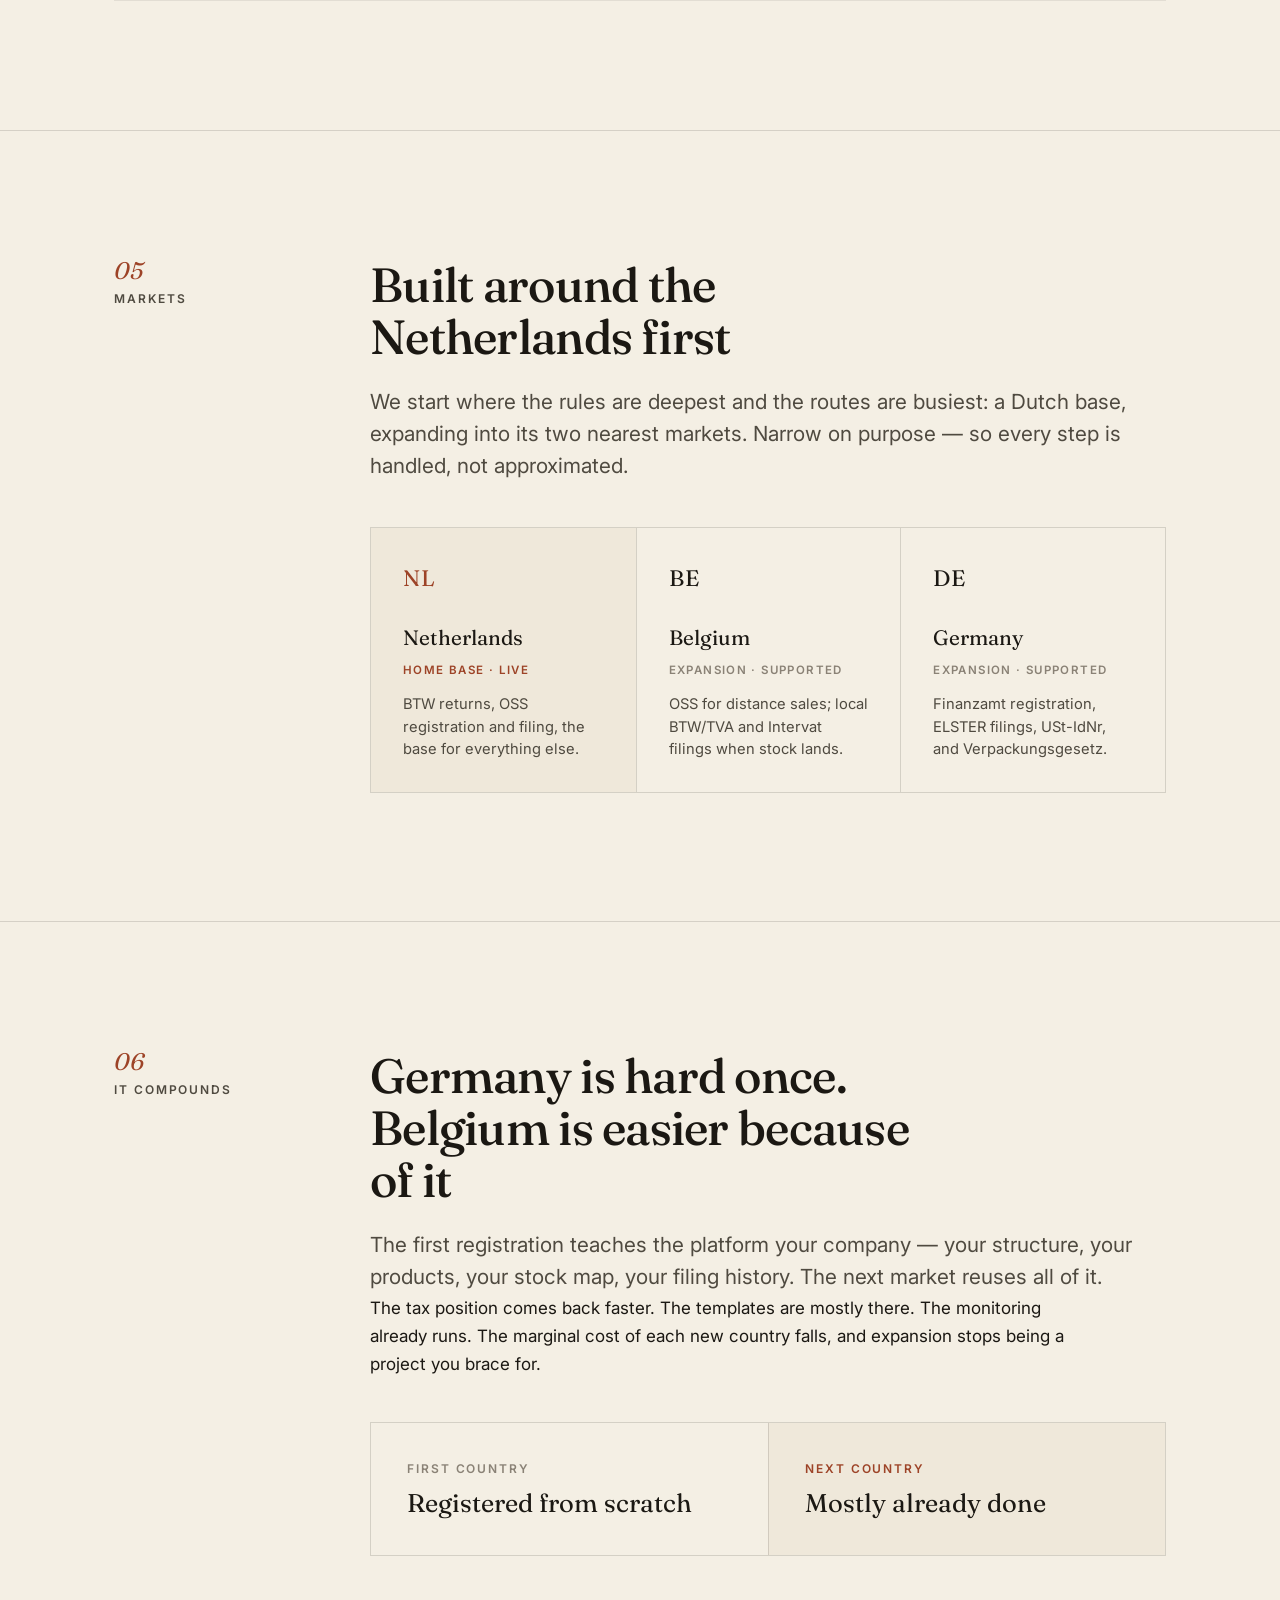
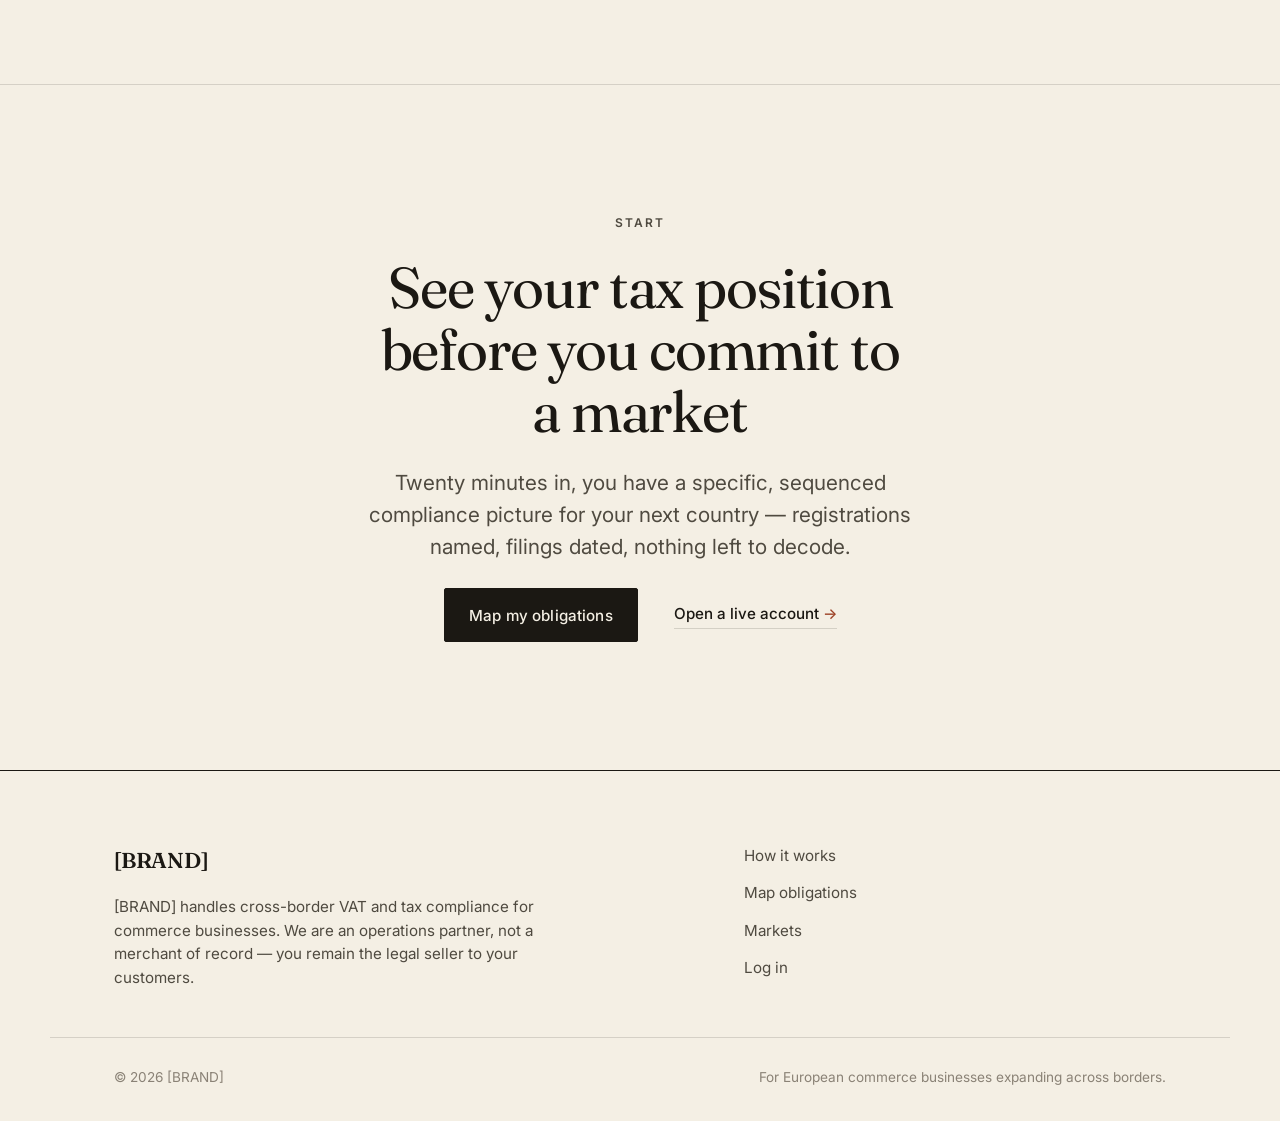
==== commit 9635aedf: "Refocus on cross-border VAT; add interactive configurator, dashboard, research - Reframe landing pag" ====
--- a/index.html
+++ b/index.html
@@ -3,8 +3,8 @@
 <head>
   <meta charset="UTF-8" />
   <meta name="viewport" content="width=device-width, initial-scale=1.0" />
-  <title>[BRAND] — Cross-border operations, handled</title>
-  <meta name="description" content="Official EU sources tell you which obligations exist. [BRAND] assembles the specific, sequenced workflow for your company and the country you're entering — and keeps it current." />
+  <title>[BRAND] — Cross-border VAT for commerce, handled</title>
+  <meta name="description" content="A Dutch shop selling into Germany can owe a German VAT registration, monthly ELSTER filings, and a packaging-law sign-up. [BRAND] maps what you owe, registers you, files it, and monitors it. NL-centered; built for expansion to Belgium and Germany." />
 
   <link rel="preconnect" href="https://fonts.googleapis.com" />
   <link rel="preconnect" href="https://fonts.gstatic.com" crossorigin />
@@ -21,9 +21,10 @@
       <a class="wordmark" href="#top" aria-label="[BRAND] home">[BRAND]</a>
       <nav class="nav__links" aria-label="Primary">
         <a href="#how">How it works</a>
-        <a href="#difference">The difference</a>
-        <a href="#compounds">Expansion</a>
-        <a class="nav__cta" href="#start">Start setup</a>
+        <a href="#map">Map obligations</a>
+        <a href="#markets">Markets</a>
+        <a class="nav__ghost" href="dashboard.html">Log in</a>
+        <a class="nav__cta" href="#start">Start with NL</a>
       </nav>
     </div>
   </header>
@@ -34,22 +35,25 @@
     <!-- 2 — Hero -->
     <section class="hero section" aria-labelledby="hero-title">
       <div class="wrap">
-        <p class="label" data-reveal>Cross-border operations, handled</p>
+        <p class="label" data-reveal>Cross-border VAT for commerce, handled</p>
         <h1 class="hero__title" id="hero-title" data-reveal>
-          The rules are public.<br />
-          The <em>sequence</em> isn't.
+          Selling across the border is one click.<br />
+          The <em>tax</em> that follows is not.
         </h1>
         <p class="hero__lead lead" data-reveal>
-          Official EU sources tell you which obligations exist. They don't
-          assemble the specific, ordered workflow for your company, your
-          product, and the country you're entering. [BRAND] closes that gap
-          and keeps it closed — while you stay the legal counterparty to your
-          customer.
+          The moment a Dutch shop ships into Germany at volume, it can owe a
+          German VAT registration, monthly filings through ELSTER, and a
+          packaging-law sign-up — none of which the checkout warned about.
+          [BRAND] maps exactly what you owe, registers you, files it, and
+          watches it. You stay the seller of record; we run the tax.
         </p>
         <div class="hero__actions" data-reveal>
-          <a class="btn" href="#start">Start with a 20-minute setup</a>
-          <a class="link-arrow" href="#how">See how it works <span aria-hidden="true">↓</span></a>
-        </div>
+          <a class="btn" href="#map">Map my obligations</a>
+          <a class="link-arrow" href="dashboard.html">See a live account <span aria-hidden="true">→</span></a>
+        </div>
+        <p class="hero__foot label" data-reveal>
+          Live for the Netherlands · Expansion to Belgium &amp; Germany
+        </p>
       </div>
     </section>
 
@@ -62,59 +66,158 @@
         </div>
         <div class="col-main">
           <h2 class="h2" id="problem-title" data-reveal>
-            What expanding across a border actually costs you today
+            What one cross-border sale actually sets off
           </h2>
           <p class="lead measure" data-reveal>
-            One sale into a new country pulls in a bundle of advisors. You
-            assemble it yourself, brief each one separately, and hold the whole
-            thing together by hand.
+            There is no off-the-shelf answer here. The rules are real,
+            country-specific, and badly connected. A single decision — ship from
+            a German warehouse, cross a sales threshold — can trigger a chain of
+            obligations in a system you've never touched.
           </p>
 
           <ul class="ledger" data-reveal>
             <li class="ledger__row">
-              <span class="ledger__role">A domestic tax advisor</span>
-              <span class="ledger__note">who knows your books, but not the destination.</span>
+              <span class="ledger__role">A €10,000 line</span>
+              <span class="ledger__note">Cross the EU-wide distance-selling threshold and you charge each country's VAT rate, not your own.</span>
             </li>
             <li class="ledger__row">
-              <span class="ledger__role">A foreign tax advisor</span>
-              <span class="ledger__note">you have to find, vet, and brief from scratch.</span>
+              <span class="ledger__role">Stock abroad</span>
+              <span class="ledger__note">Hold inventory in a German fulfilment centre and OSS no longer covers you — you need a local VAT number.</span>
             </li>
             <li class="ledger__row">
-              <span class="ledger__role">A commercial lawyer</span>
-              <span class="ledger__note">for contracts, terms, and local consumer rules.</span>
+              <span class="ledger__role">A second tax office</span>
+              <span class="ledger__note">German registration runs through one Finanzamt, in German, on its own forms and timeline.</span>
             </li>
             <li class="ledger__row">
-              <span class="ledger__role">An insurance broker</span>
-              <span class="ledger__note">for the exposure you've just taken on.</span>
+              <span class="ledger__role">A new filing rhythm</span>
+              <span class="ledger__note">Monthly advance returns via ELSTER, an annual return, and an EC sales list — each with its own deadline and penalty.</span>
             </li>
             <li class="ledger__row">
-              <span class="ledger__role">And the founder's time</span>
-              <span class="ledger__note">to coordinate all of it — the line no one invoices.</span>
+              <span class="ledger__role">A law that isn't tax</span>
+              <span class="ledger__note">Before you sell to German consumers you must register packaging under the Verpackungsgesetz. Miss it and listings get pulled.</span>
             </li>
           </ul>
 
           <p class="measure note" data-reveal>
-            Five relationships, five hourly rates, and still no single view of
-            whether you are actually compliant.
-          </p>
-        </div>
-      </div>
-    </section>
-
-    <!-- 4 — How it works -->
+            Today you solve this with a domestic accountant, a foreign tax
+            advisor, a lawyer, and a lot of founder time. Five invoices, and
+            still no single view of whether you're actually compliant.
+          </p>
+        </div>
+      </div>
+    </section>
+
+    <!-- 4 — Interactive obligations configurator -->
+    <section class="section section--rule configurator" id="map" aria-labelledby="map-title">
+      <div class="wrap">
+        <div class="grid-2">
+          <div class="col-aside">
+            <p class="index">02</p>
+            <p class="label">Map your obligations</p>
+          </div>
+          <div class="col-main">
+            <h2 class="h2" id="map-title" data-reveal>
+              Tell us how you sell. See what it triggers.
+            </h2>
+            <p class="lead measure" data-reveal>
+              A directory tells you rules exist. This shows the specific,
+              sequenced obligations for your exact setup — the synthesis no
+              official portal will do for you. Adjust the inputs; the plan
+              updates live.
+            </p>
+          </div>
+        </div>
+
+        <div class="cfg" data-reveal data-configurator>
+          <!-- inputs -->
+          <form class="cfg__inputs" aria-label="Your selling setup">
+            <fieldset class="cfg__group">
+              <legend class="cfg__legend">Home market</legend>
+              <span class="cfg__home">Netherlands · BTW registered</span>
+            </fieldset>
+
+            <fieldset class="cfg__group">
+              <legend class="cfg__legend">Selling into</legend>
+              <div class="cfg__toggles">
+                <label class="toggle">
+                  <input type="checkbox" name="market" value="BE" data-cfg checked />
+                  <span class="toggle__box" aria-hidden="true"></span>
+                  <span class="toggle__text">Belgium</span>
+                </label>
+                <label class="toggle">
+                  <input type="checkbox" name="market" value="DE" data-cfg checked />
+                  <span class="toggle__box" aria-hidden="true"></span>
+                  <span class="toggle__text">Germany</span>
+                </label>
+              </div>
+            </fieldset>
+
+            <fieldset class="cfg__group">
+              <legend class="cfg__legend">Annual cross-border B2C sales</legend>
+              <div class="cfg__toggles">
+                <label class="toggle toggle--radio">
+                  <input type="radio" name="threshold" value="under" data-cfg />
+                  <span class="toggle__dot" aria-hidden="true"></span>
+                  <span class="toggle__text">Under €10,000</span>
+                </label>
+                <label class="toggle toggle--radio">
+                  <input type="radio" name="threshold" value="over" data-cfg checked />
+                  <span class="toggle__dot" aria-hidden="true"></span>
+                  <span class="toggle__text">Over €10,000</span>
+                </label>
+              </div>
+            </fieldset>
+
+            <fieldset class="cfg__group">
+              <legend class="cfg__legend">Where you hold stock</legend>
+              <div class="cfg__toggles">
+                <label class="toggle">
+                  <input type="checkbox" name="stock" value="DE" data-cfg checked />
+                  <span class="toggle__box" aria-hidden="true"></span>
+                  <span class="toggle__text">A warehouse / FBA in Germany</span>
+                </label>
+                <label class="toggle">
+                  <input type="checkbox" name="stock" value="BE" data-cfg />
+                  <span class="toggle__box" aria-hidden="true"></span>
+                  <span class="toggle__text">A warehouse / FBA in Belgium</span>
+                </label>
+              </div>
+            </fieldset>
+          </form>
+
+          <!-- output -->
+          <div class="cfg__output" aria-live="polite">
+            <div class="cfg__output-head">
+              <p class="label">Your obligation map</p>
+              <p class="cfg__count" data-cfg-count>0 items</p>
+            </div>
+            <ol class="cfg__list" data-cfg-list>
+              <!-- populated by JS -->
+            </ol>
+            <p class="cfg__disclaimer">
+              Illustrative, based on current EU and national rules. [BRAND]
+              confirms the specifics for your situation during onboarding.
+            </p>
+          </div>
+        </div>
+      </div>
+    </section>
+
+    <!-- 5 — How it works -->
     <section class="section section--rule" id="how" aria-labelledby="how-title">
       <div class="wrap grid-2">
         <div class="col-aside">
-          <p class="index">02</p>
+          <p class="index">03</p>
           <p class="label">How it works</p>
         </div>
         <div class="col-main">
           <h2 class="h2" id="how-title" data-reveal>
-            One partner, working behind you
+            From a 20-minute setup to filings that just run
           </h2>
           <p class="lead measure" data-reveal>
-            [BRAND] runs in the background. You stay the counterparty to your
-            customer; we carry the compliance weight.
+            [BRAND] runs the tax in the background. You stay the legal seller to
+            your customer; we carry the registrations, the filings, and the
+            watching.
           </p>
 
           <ol class="steps">
@@ -123,59 +226,64 @@
               <div class="step__body">
                 <h3 class="step__title">Twenty minutes of onboarding</h3>
                 <p>
-                  You answer a structured set of questions about your company,
-                  your product, and the market you're entering. That's the whole
-                  ask of you.
+                  Where you sell, what you sell, where stock sits, and your
+                  volumes. We read your existing NL registration and pick up from
+                  there.
                 </p>
               </div>
             </li>
             <li class="step" data-reveal>
               <span class="step__num">02</span>
               <div class="step__body">
-                <h3 class="step__title">A country-specific compliance picture</h3>
-                <p>
-                  Built for your exact situation — not a directory of every rule,
-                  but the obligations that apply to you, in the order they apply.
+                <h3 class="step__title">Your exact tax position</h3>
+                <p>
+                  OSS or local registration, per country, with the reason. Not a
+                  list of every German rule — the specific obligations that apply
+                  to you, in the order they apply.
                 </p>
               </div>
             </li>
             <li class="step" data-reveal>
               <span class="step__num">03</span>
               <div class="step__body">
-                <h3 class="step__title">A done-for-you library of templates</h3>
-                <p>
-                  Contracts, terms, and notices drafted for the destination and
-                  compliant on arrival. Ready to use, not a starting point.
+                <h3 class="step__title">Registrations, done for you</h3>
+                <p>
+                  We file the German VAT registration with the right Finanzamt,
+                  request your USt-IdNr, set up ELSTER, and complete the
+                  Verpackungsgesetz sign-up. You sign once.
                 </p>
               </div>
             </li>
             <li class="step" data-reveal>
               <span class="step__num">04</span>
               <div class="step__body">
-                <h3 class="step__title">Recurring services that just run</h3>
-                <p>
-                  Filings submitted, GDPR upkeep maintained, deadlines tracked.
-                  You hear from us when something needs you — not before.
+                <h3 class="step__title">Compliant templates, supplied</h3>
+                <p>
+                  German-law invoices, the right VAT wording, withdrawal notices
+                  — drafted for the destination and ready to use, not a starting
+                  point.
                 </p>
               </div>
             </li>
             <li class="step" data-reveal>
               <span class="step__num">05</span>
               <div class="step__body">
-                <h3 class="step__title">Human routing, with defined scope</h3>
-                <p>
-                  When a question needs a person, we bring the right one in at a
-                  set scope and a set price. No open meter, no chasing referrals.
+                <h3 class="step__title">Filings that run themselves</h3>
+                <p>
+                  OSS returns, German advance returns, the annual return, EC
+                  sales lists — prepared, checked, and submitted on time. You
+                  hear from us only when something needs you.
                 </p>
               </div>
             </li>
             <li class="step" data-reveal>
               <span class="step__num">06</span>
               <div class="step__body">
-                <h3 class="step__title">Quiet, continuous monitoring</h3>
-                <p>
-                  Rules change. We watch the official sources so your posture
-                  stays current — without you checking, and without surprises.
+                <h3 class="step__title">Experts and monitoring, on tap</h3>
+                <p>
+                  A real tax adviser for the hard question, at a fixed scope and
+                  price. And quiet monitoring of rates, thresholds, and rule
+                  changes so your position stays current.
                 </p>
               </div>
             </li>
@@ -184,21 +292,21 @@
       </div>
     </section>
 
-    <!-- 5 — Directory vs. workflow -->
+    <!-- 6 — Directory vs. workflow -->
     <section class="section section--rule" id="difference" aria-labelledby="difference-title">
       <div class="wrap">
         <div class="grid-2">
           <div class="col-aside">
-            <p class="index">03</p>
+            <p class="index">04</p>
             <p class="label">The difference</p>
           </div>
           <div class="col-main">
             <h2 class="h2" id="difference-title" data-reveal>
-              Knowing a rule exists is not the same as getting the sequence
+              Knowing a rule exists is not the same as getting it done
             </h2>
             <p class="lead measure" data-reveal>
-              The official portals are correct and current. They are also
-              directories. Here is the same obligation, two ways.
+              Your Europe and the national portals are correct and current.
+              They're also directories. Here is the same obligation, two ways.
             </p>
           </div>
         </div>
@@ -210,54 +318,95 @@
           </div>
 
           <div class="compare__row">
-            <p class="compare__a">VAT registration may be required above a threshold.</p>
-            <p class="compare__b">Register for VAT in the destination before your first sale. Here is the threshold, the form, and the date it is due.</p>
+            <p class="compare__a">"You may need to register for VAT in another member state."</p>
+            <p class="compare__b">You hold stock in Germany, so OSS doesn't cover it. Register with Finanzamt Kleve. Here is the form, filed, and the date your number is expected.</p>
           </div>
           <div class="compare__row">
-            <p class="compare__a">You may have data-protection obligations.</p>
-            <p class="compare__b">Appoint a representative, publish this notice, record your processing here — completed as part of setup.</p>
+            <p class="compare__a">"Returns are filed electronically."</p>
+            <p class="compare__b">Your German advance return is monthly via ELSTER for the first two years. The next one is due on the 10th. We prepare and submit it.</p>
           </div>
           <div class="compare__row">
-            <p class="compare__a">Some products require conformity documentation.</p>
-            <p class="compare__b">Your product needs this declaration. It is drafted, filed, and stored where you can find it.</p>
+            <p class="compare__a">"Packaging obligations may apply."</p>
+            <p class="compare__b">Selling to German consumers requires a LUCID packaging registration first. It's done, with your registration number on file.</p>
           </div>
           <div class="compare__row">
-            <p class="compare__a">Periodic filing deadlines apply.</p>
-            <p class="compare__b">Your next filing is due on a specific date. We will prepare and submit it.</p>
-          </div>
-        </div>
-      </div>
-    </section>
-
-    <!-- 6 — Expansion compounds -->
+            <p class="compare__a">"Distance sales may be reported via the One-Stop-Shop."</p>
+            <p class="compare__b">Your Belgian sales go through OSS from your NL registration — one quarterly return, no Belgian filing. Already set up.</p>
+          </div>
+        </div>
+      </div>
+    </section>
+
+    <!-- 7 — Markets / coverage -->
+    <section class="section section--rule" id="markets" aria-labelledby="markets-title">
+      <div class="wrap grid-2">
+        <div class="col-aside">
+          <p class="index">05</p>
+          <p class="label">Markets</p>
+        </div>
+        <div class="col-main">
+          <h2 class="h2" id="markets-title" data-reveal>
+            Built around the Netherlands first
+          </h2>
+          <p class="lead measure" data-reveal>
+            We start where the rules are deepest and the routes are busiest: a
+            Dutch base, expanding into its two nearest markets. Narrow on
+            purpose — so every step is handled, not approximated.
+          </p>
+
+          <div class="markets" data-reveal>
+            <div class="market market--live">
+              <p class="market__flag">NL</p>
+              <p class="market__name">Netherlands</p>
+              <p class="market__status">Home base · Live</p>
+              <p class="market__note">BTW returns, OSS registration and filing, the base for everything else.</p>
+            </div>
+            <div class="market">
+              <p class="market__flag">BE</p>
+              <p class="market__name">Belgium</p>
+              <p class="market__status">Expansion · Supported</p>
+              <p class="market__note">OSS for distance sales; local BTW/TVA and Intervat filings when stock lands.</p>
+            </div>
+            <div class="market">
+              <p class="market__flag">DE</p>
+              <p class="market__name">Germany</p>
+              <p class="market__status">Expansion · Supported</p>
+              <p class="market__note">Finanzamt registration, ELSTER filings, USt-IdNr, and Verpackungsgesetz.</p>
+            </div>
+          </div>
+        </div>
+      </div>
+    </section>
+
+    <!-- 8 — Expansion compounds -->
     <section class="section section--rule" id="compounds" aria-labelledby="compounds-title">
       <div class="wrap grid-2">
         <div class="col-aside">
-          <p class="index">04</p>
-          <p class="label">Expansion compounds</p>
+          <p class="index">06</p>
+          <p class="label">It compounds</p>
         </div>
         <div class="col-main">
           <h2 class="h2" id="compounds-title" data-reveal>
-            Country two is materially easier than country one
+            Germany is hard once. Belgium is easier because of it
           </h2>
           <p class="lead measure" data-reveal>
-            The first market teaches the platform your company — your structure,
-            your product, your templates, your processing. The second reuses all
-            of it.
+            The first registration teaches the platform your company — your
+            structure, your products, your stock map, your filing history. The
+            next market reuses all of it.
           </p>
           <p class="measure" data-reveal>
-            The compliance picture comes faster. Most templates are already
-            there. The monitoring is already running. The marginal cost of each
-            new market falls, and expansion stops being a project you brace for.
+            The tax position comes back faster. The templates are mostly there.
+            The monitoring already runs. The marginal cost of each new country
+            falls, and expansion stops being a project you brace for.
           </p>
 
           <div class="compounds__pair" data-reveal>
             <div class="compounds__cell">
-              <p class="compounds__k">Country one</p>
-              <p class="compounds__v">Set up from scratch</p>
+              <p class="compounds__k">First country</p>
+              <p class="compounds__v">Registered from scratch</p>
             </div>
             <div class="compounds__cell compounds__cell--accent">
-              <p class="compounds__k">Country two</p>
+              <p class="compounds__k">Next country</p>
               <p class="compounds__v">Mostly already done</p>
             </div>
           </div>
@@ -265,19 +414,21 @@
       </div>
     </section>
 
-    <!-- 7 — Closing CTA -->
+    <!-- 9 — Closing CTA -->
     <section class="section closing" id="start" aria-labelledby="closing-title">
       <div class="wrap closing__inner">
         <p class="label" data-reveal>Start</p>
         <h2 class="closing__title" id="closing-title" data-reveal>
-          See the workflow for your next market
+          See your tax position before you commit to a market
         </h2>
         <p class="lead closing__lead" data-reveal>
           Twenty minutes in, you have a specific, sequenced compliance picture
-          for your exact situation — not a list of rules to go and decode.
+          for your next country — registrations named, filings dated, nothing
+          left to decode.
         </p>
-        <div data-reveal>
-          <a class="btn" href="#start">Start your setup</a>
+        <div class="closing__actions" data-reveal>
+          <a class="btn" href="#map">Map my obligations</a>
+          <a class="link-arrow" href="dashboard.html">Open a live account <span aria-hidden="true">→</span></a>
         </div>
       </div>
     </section>
@@ -289,20 +440,21 @@
       <div class="footer__brand">
         <span class="wordmark">[BRAND]</span>
         <p class="footer__note">
-          [BRAND] is an operations partner, not a merchant of record. You remain
-          the legal counterparty to your customers.
+          [BRAND] handles cross-border VAT and tax compliance for commerce
+          businesses. We are an operations partner, not a merchant of record —
+          you remain the legal seller to your customers.
         </p>
       </div>
       <nav class="footer__links" aria-label="Footer">
         <a href="#how">How it works</a>
-        <a href="#difference">The difference</a>
-        <a href="#compounds">Expansion</a>
-        <a href="#start">Start setup</a>
+        <a href="#map">Map obligations</a>
+        <a href="#markets">Markets</a>
+        <a href="dashboard.html">Log in</a>
       </nav>
     </div>
     <div class="wrap footer__base">
       <p>&copy; 2026 [BRAND]</p>
-      <p>For European SMEs expanding across borders.</p>
+      <p>For European commerce businesses expanding across borders.</p>
     </div>
   </footer>
 
--- a/styles.css
+++ b/styles.css
@@ -472,6 +472,253 @@
   .footer__inner { grid-template-columns: 1fr; gap: 1.75rem; }
 }
 
+/* ---------- nav: ghost login link ---------- */
+.nav__ghost {
+  color: var(--ink-soft) !important;
+  position: relative;
+}
+.nav__ghost::after {
+  content: "";
+  position: absolute;
+  left: 0; right: 0; bottom: -3px;
+  height: 1px;
+  background: var(--rule);
+  transform: scaleX(0);
+  transform-origin: left;
+  transition: transform 0.25s ease;
+}
+.nav__ghost:hover { color: var(--ink) !important; }
+.nav__ghost:hover::after { transform: scaleX(1); }
+@media (max-width: 620px) {
+  .nav__ghost { display: none; }
+}
+
+/* ---------- hero footnote / closing actions ---------- */
+.hero__foot {
+  margin-top: 2.75rem;
+  padding-top: 1.5rem;
+  border-top: 1px solid var(--rule);
+  color: var(--ink-faint);
+}
+.closing__actions {
+  display: flex;
+  align-items: center;
+  justify-content: center;
+  gap: clamp(1.25rem, 4vw, 2.25rem);
+  flex-wrap: wrap;
+}
+
+/* ---------- configurator ---------- */
+.cfg {
+  margin-top: clamp(2.5rem, 6vw, 4rem);
+  display: grid;
+  grid-template-columns: minmax(0, 0.9fr) minmax(0, 1.1fr);
+  border: 1px solid var(--ink);
+}
+@media (max-width: 860px) {
+  .cfg { grid-template-columns: 1fr; }
+}
+
+.cfg__inputs {
+  padding: clamp(1.5rem, 4vw, 2.5rem);
+  border-right: 1px solid var(--rule);
+}
+@media (max-width: 860px) {
+  .cfg__inputs { border-right: none; border-bottom: 1px solid var(--rule); }
+}
+
+.cfg__group { border: 0; margin: 0; padding: 0 0 1.6rem; }
+.cfg__group + .cfg__group {
+  padding-top: 1.6rem;
+  border-top: 1px solid var(--rule-soft);
+}
+.cfg__group:last-child { padding-bottom: 0; }
+
+.cfg__legend {
+  font-size: 0.72rem;
+  font-weight: 600;
+  letter-spacing: 0.16em;
+  text-transform: uppercase;
+  color: var(--ink-faint);
+  margin-bottom: 0.9rem;
+  padding: 0;
+}
+.cfg__home {
+  font-family: var(--serif);
+  font-size: 1.15rem;
+}
+.cfg__toggles { display: flex; flex-direction: column; gap: 0.7rem; }
+
+/* custom toggles */
+.toggle {
+  display: flex;
+  align-items: center;
+  gap: 0.75rem;
+  cursor: pointer;
+  font-size: 0.98rem;
+  line-height: 1.3;
+  user-select: none;
+}
+.toggle input { position: absolute; opacity: 0; width: 0; height: 0; }
+.toggle__box,
+.toggle__dot {
+  flex: 0 0 auto;
+  width: 1.15rem; height: 1.15rem;
+  border: 1px solid var(--ink-soft);
+  background: var(--paper);
+  transition: background 0.18s ease, border-color 0.18s ease;
+  position: relative;
+}
+.toggle__dot { border-radius: 50%; }
+.toggle__box { border-radius: 2px; }
+.toggle__box::after {
+  content: "";
+  position: absolute;
+  left: 0.34rem; top: 0.15rem;
+  width: 0.28rem; height: 0.55rem;
+  border: solid var(--paper);
+  border-width: 0 2px 2px 0;
+  transform: rotate(45deg) scale(0);
+  transition: transform 0.18s ease;
+}
+.toggle__dot::after {
+  content: "";
+  position: absolute;
+  inset: 0.28rem;
+  border-radius: 50%;
+  background: var(--paper);
+  transform: scale(0);
+  transition: transform 0.18s ease;
+}
+.toggle input:checked + .toggle__box,
+.toggle input:checked + .toggle__dot {
+  background: var(--accent);
+  border-color: var(--accent);
+}
+.toggle input:checked + .toggle__box::after,
+.toggle input:checked + .toggle__dot::after { transform: rotate(45deg) scale(1); }
+.toggle input:checked + .toggle__dot::after { transform: scale(1); }
+.toggle input:focus-visible + .toggle__box,
+.toggle input:focus-visible + .toggle__dot {
+  outline: 2px solid var(--accent);
+  outline-offset: 2px;
+}
+.toggle:hover .toggle__box,
+.toggle:hover .toggle__dot { border-color: var(--ink); }
+
+/* output */
+.cfg__output {
+  padding: clamp(1.5rem, 4vw, 2.5rem);
+  background: var(--paper-2);
+  display: flex;
+  flex-direction: column;
+}
+.cfg__output-head {
+  display: flex;
+  align-items: baseline;
+  justify-content: space-between;
+  gap: 1rem;
+  padding-bottom: 1rem;
+  border-bottom: 1px solid var(--rule);
+}
+.cfg__count {
+  font-size: 0.8rem;
+  color: var(--ink-faint);
+  font-variant-numeric: tabular-nums;
+}
+.cfg__list { margin-top: 0.25rem; }
+
+.cfg-item {
+  display: grid;
+  grid-template-columns: 2.6rem 1fr;
+  gap: 0.9rem;
+  padding: 1.1rem 0;
+  border-bottom: 1px solid var(--rule-soft);
+  animation: cfg-in 0.45s cubic-bezier(0.22, 0.61, 0.36, 1) both;
+  animation-delay: calc(var(--i, 0) * 45ms);
+}
+.cfg-item__tag {
+  font-size: 0.68rem;
+  font-weight: 600;
+  letter-spacing: 0.08em;
+  padding: 0.18rem 0;
+  text-align: center;
+  border: 1px solid currentColor;
+  border-radius: 2px;
+  height: fit-content;
+  color: var(--ink-faint);
+}
+.cfg-item--nl .cfg-item__tag,
+.cfg-item--eu .cfg-item__tag { color: var(--ink-soft); }
+.cfg-item--de .cfg-item__tag,
+.cfg-item--be .cfg-item__tag { color: var(--accent); }
+.cfg-item--muted .cfg-item__tag { color: var(--ink-faint); border-style: dashed; }
+.cfg-item__title {
+  font-family: var(--serif);
+  font-size: 1.12rem;
+  line-height: 1.25;
+  margin-bottom: 0.25rem;
+}
+.cfg-item__detail {
+  font-size: 0.92rem;
+  line-height: 1.5;
+  color: var(--ink-soft);
+}
+.cfg__disclaimer {
+  margin-top: auto;
+  padding-top: 1.25rem;
+  font-size: 0.8rem;
+  line-height: 1.5;
+  color: var(--ink-faint);
+}
+@keyframes cfg-in {
+  from { opacity: 0; transform: translateY(8px); }
+  to { opacity: 1; transform: none; }
+}
+
+/* ---------- markets ---------- */
+.markets {
+  margin-top: 2.75rem;
+  display: grid;
+  grid-template-columns: repeat(3, 1fr);
+  border: 1px solid var(--rule);
+}
+.market { padding: clamp(1.4rem, 3vw, 2rem); }
+.market + .market { border-left: 1px solid var(--rule); }
+.market--live { background: var(--paper-2); }
+.market__flag {
+  font-family: var(--serif);
+  font-size: 1.4rem;
+  letter-spacing: 0.04em;
+  color: var(--ink);
+  margin-bottom: 1.5rem;
+}
+.market--live .market__flag { color: var(--accent); }
+.market__name {
+  font-family: var(--serif);
+  font-size: 1.3rem;
+  margin-bottom: 0.35rem;
+}
+.market__status {
+  font-size: 0.72rem;
+  font-weight: 600;
+  letter-spacing: 0.12em;
+  text-transform: uppercase;
+  color: var(--ink-faint);
+  margin-bottom: 0.85rem;
+}
+.market--live .market__status { color: var(--accent); }
+.market__note {
+  font-size: 0.92rem;
+  line-height: 1.5;
+  color: var(--ink-soft);
+}
+@media (max-width: 680px) {
+  .markets { grid-template-columns: 1fr; }
+  .market + .market { border-left: none; border-top: 1px solid var(--rule); }
+  .market__flag { margin-bottom: 0.75rem; }
+}
+
 /* ---------- scroll reveal ---------- */
 [data-reveal] {
   opacity: 0;
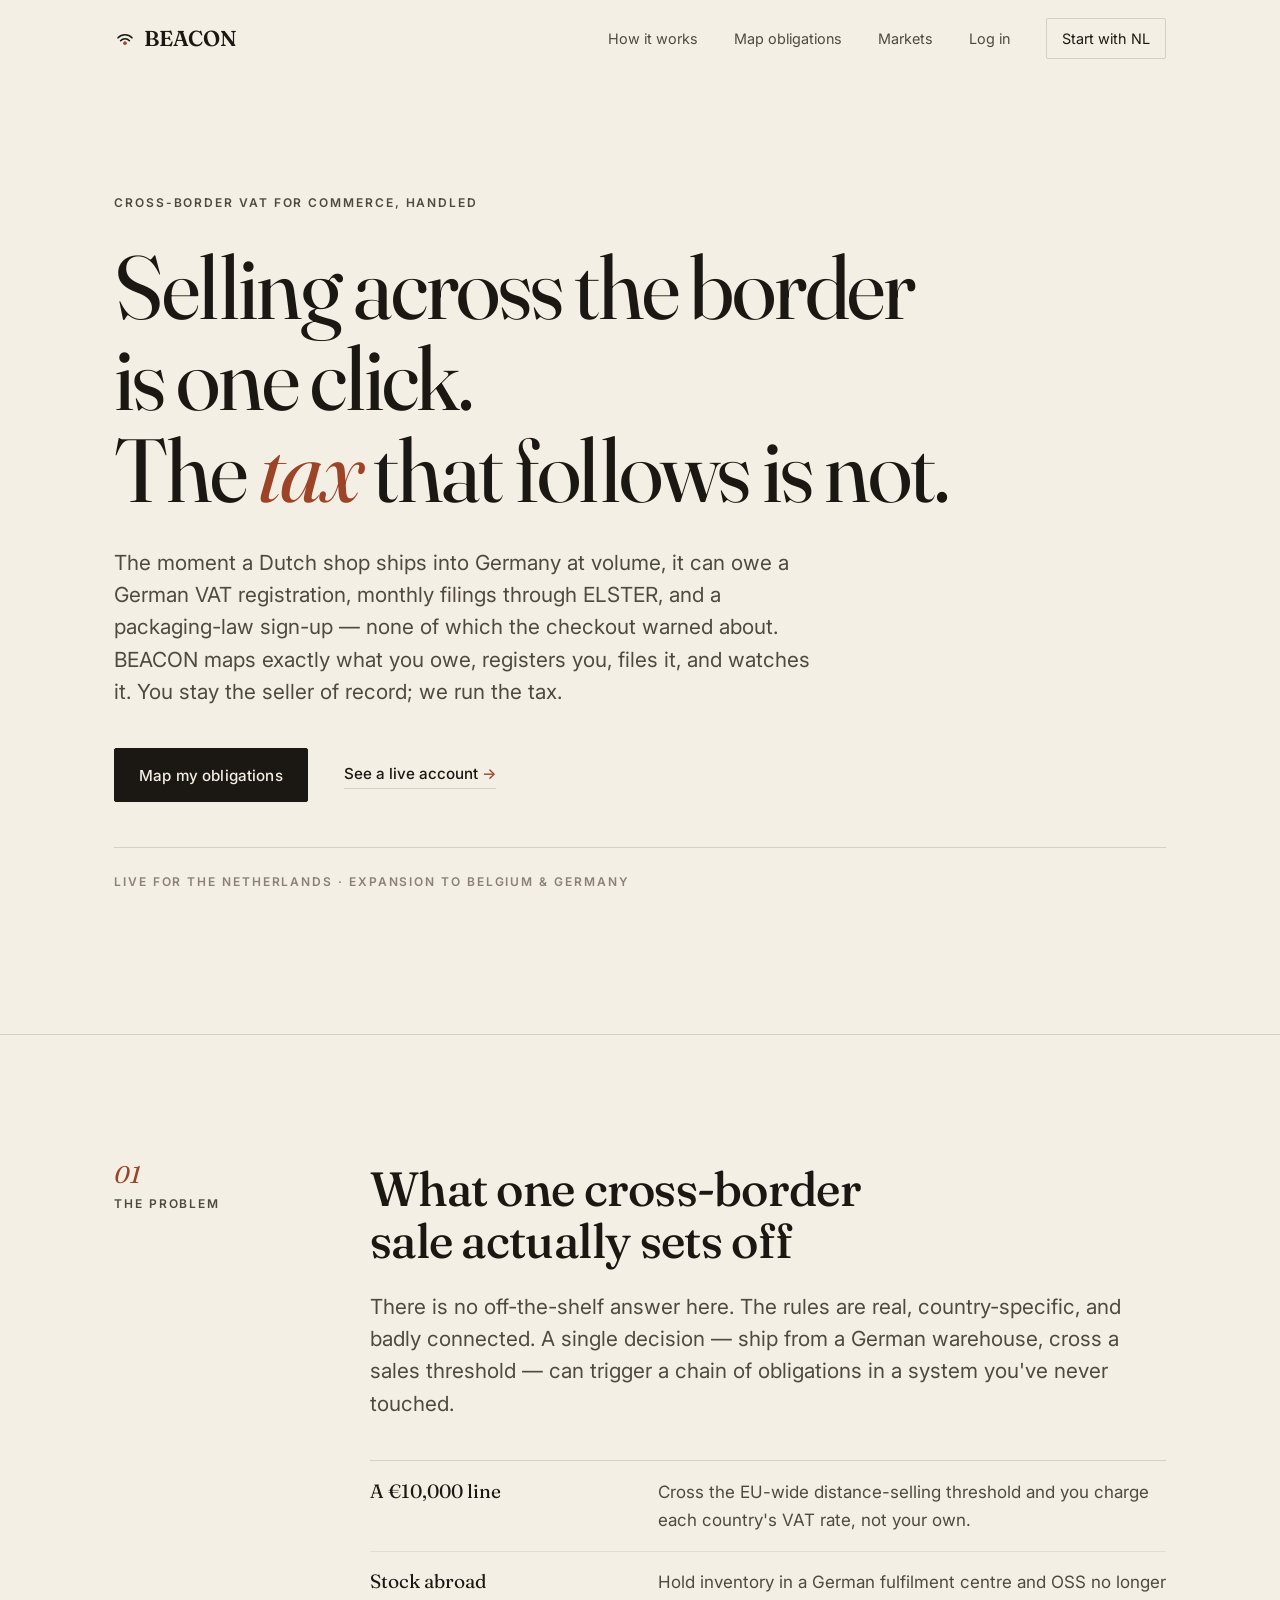
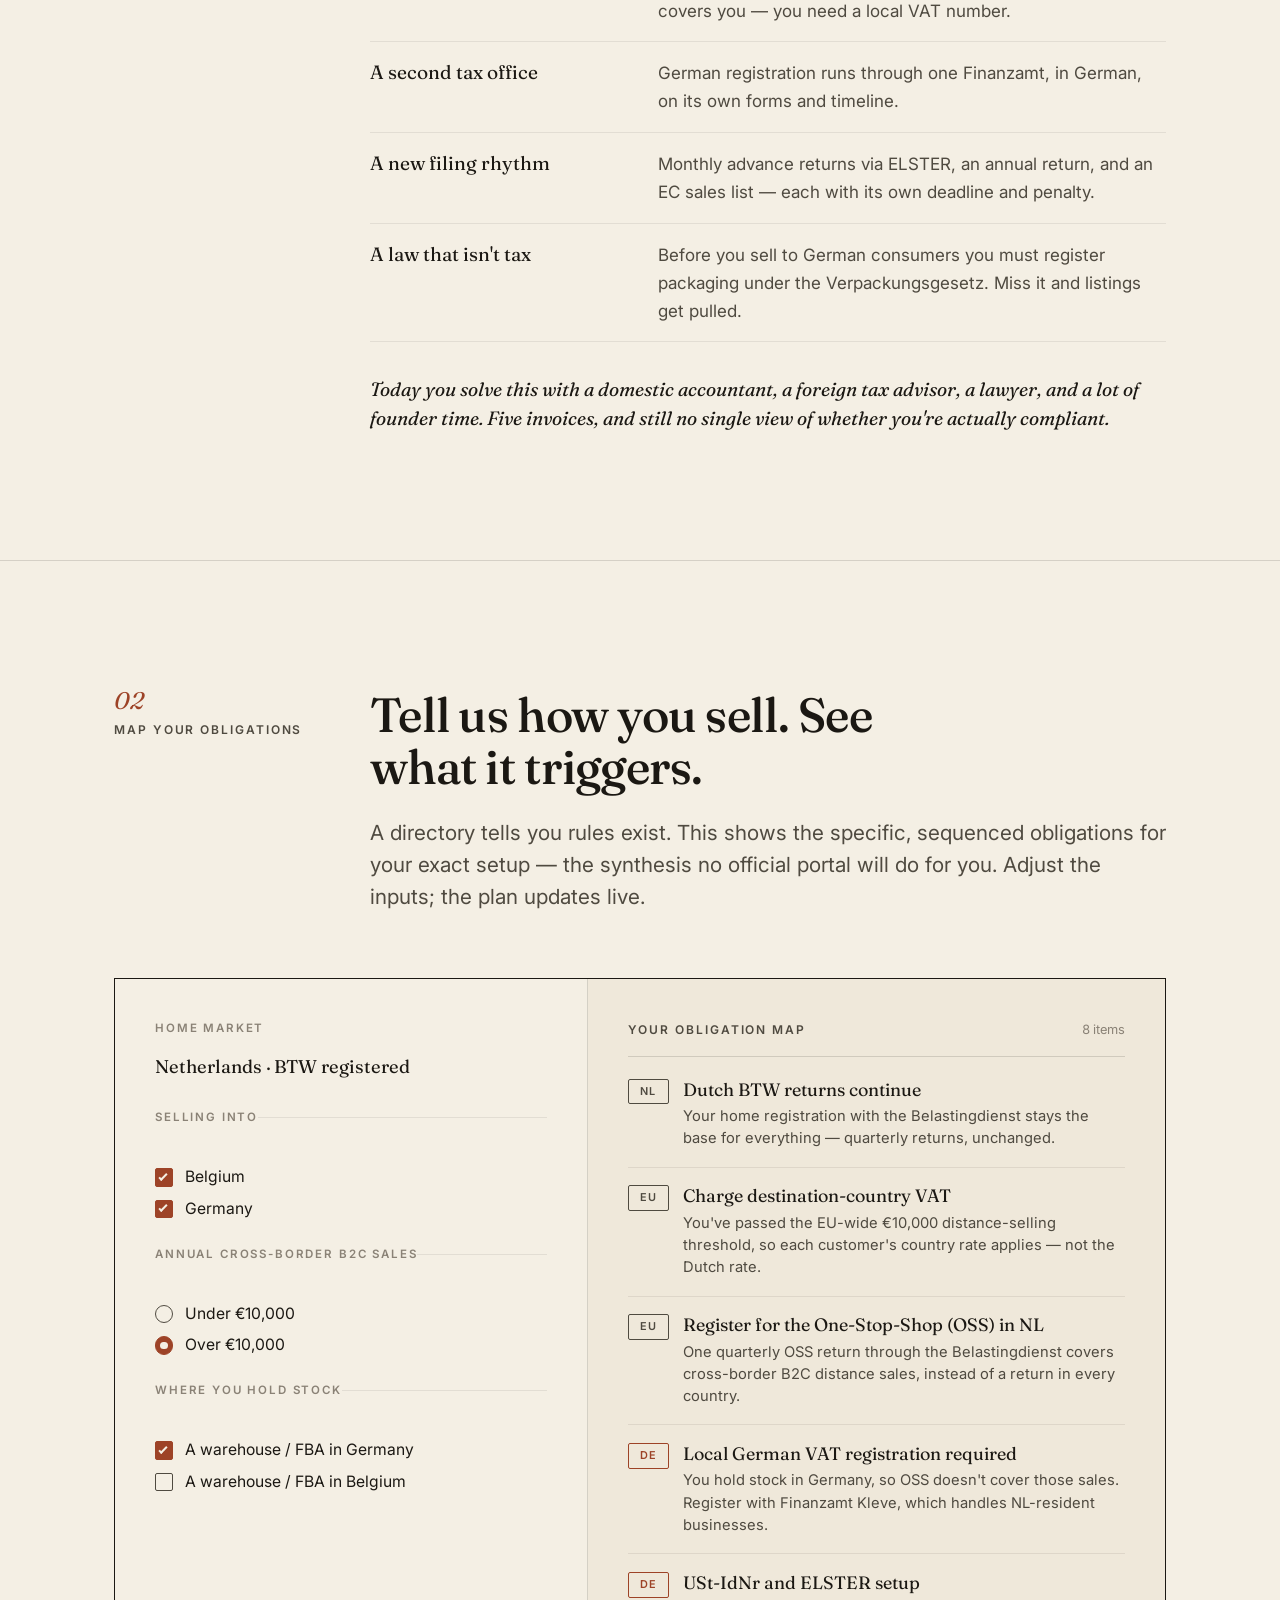
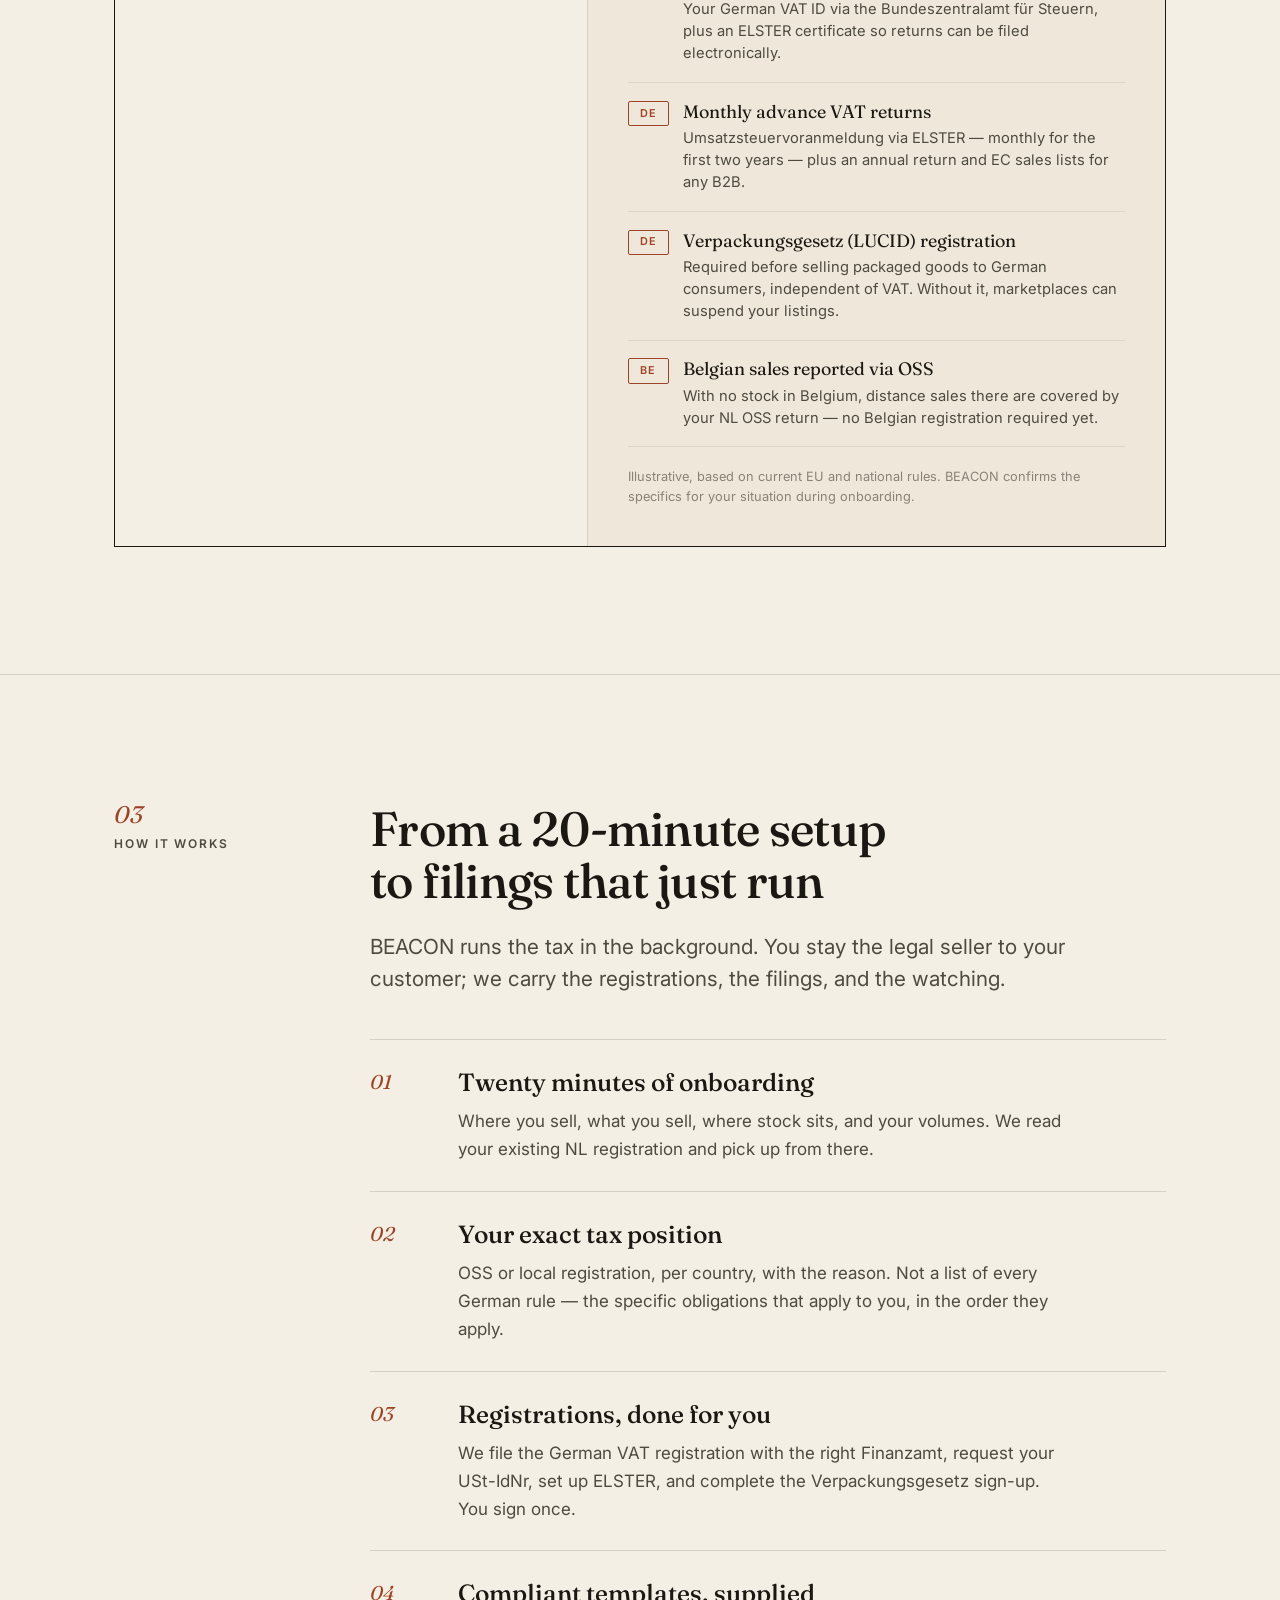
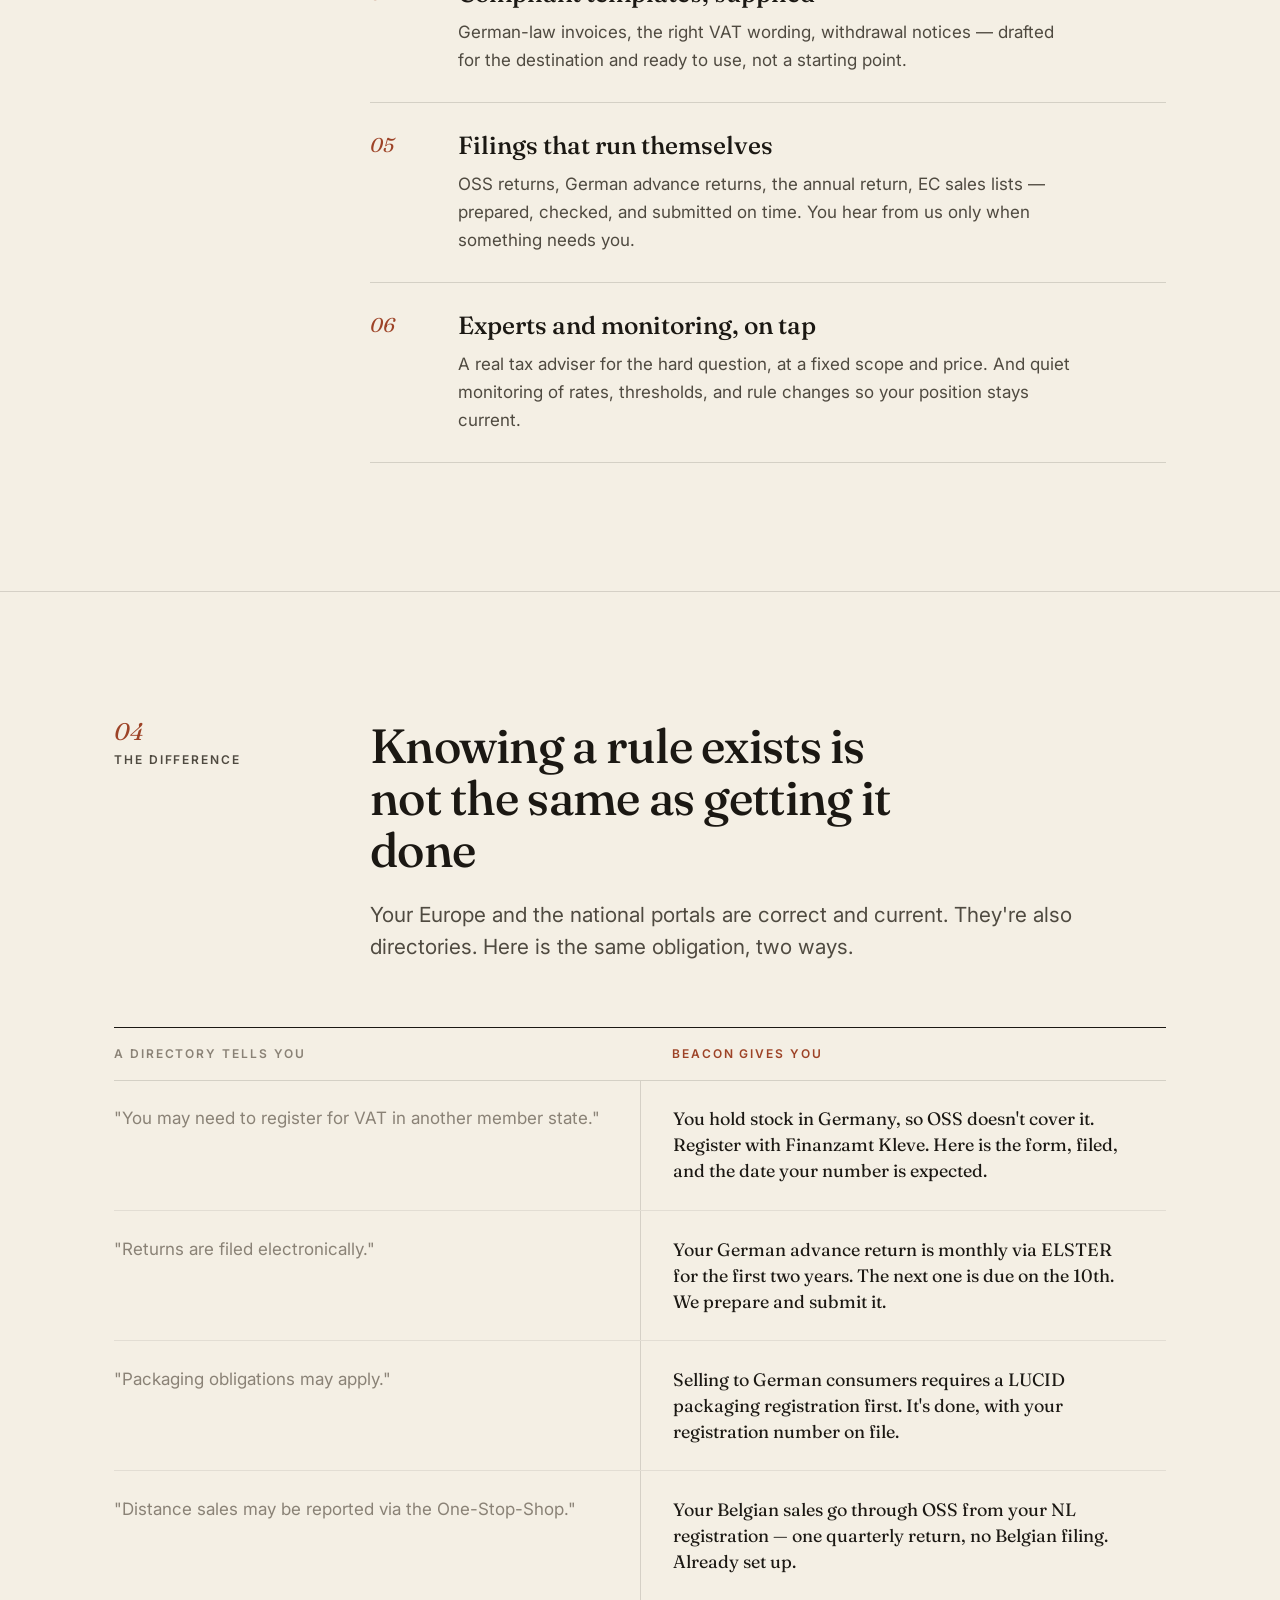
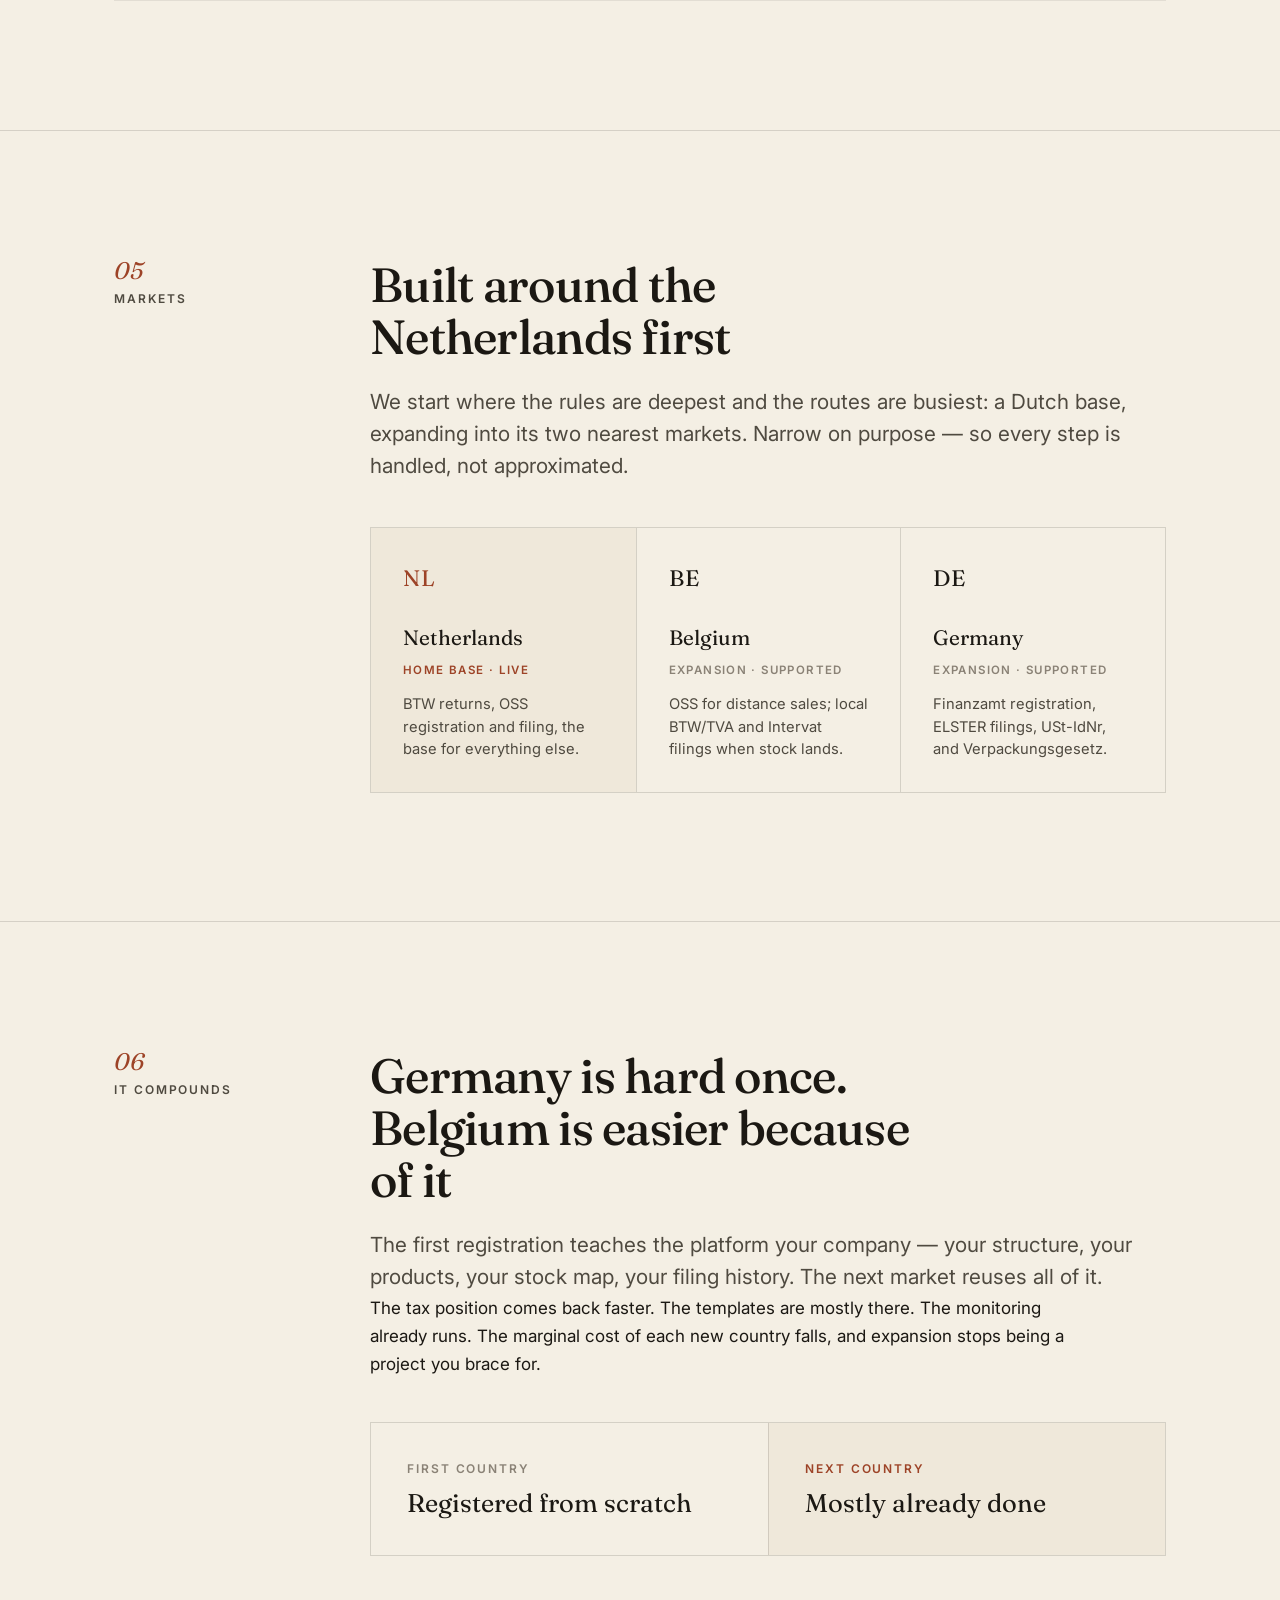
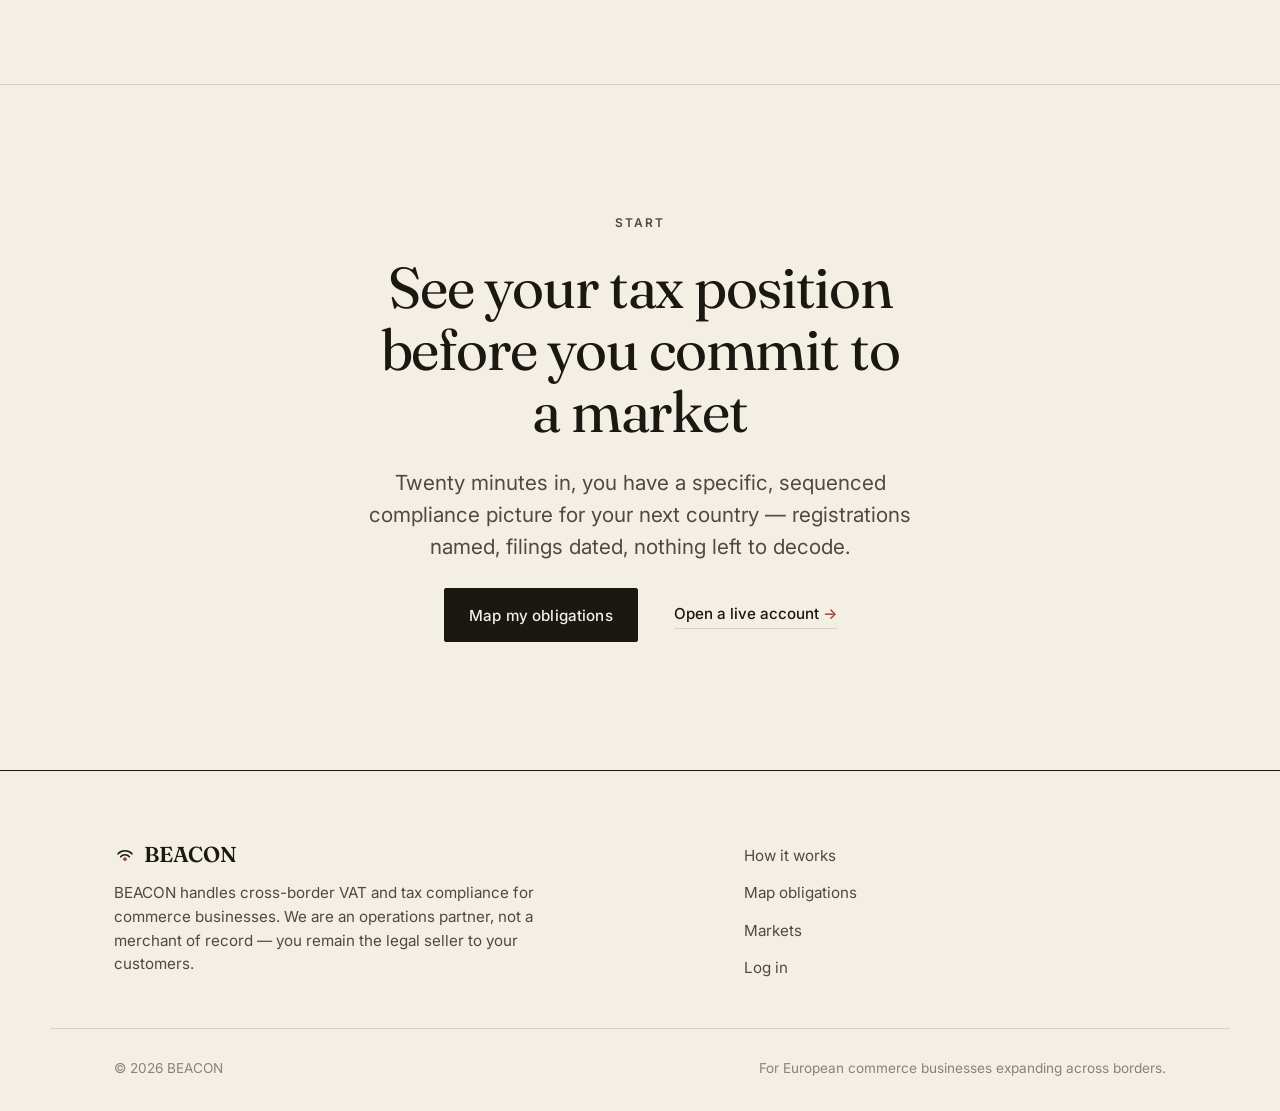
==== commit d7b68f68: "Rename to BEACON and add logo - Replace [BRAND] placeholder with BEACON across all files. - Add logo" ====
--- a/index.html
+++ b/index.html
@@ -3,13 +3,14 @@
 <head>
   <meta charset="UTF-8" />
   <meta name="viewport" content="width=device-width, initial-scale=1.0" />
-  <title>[BRAND] — Cross-border VAT for commerce, handled</title>
-  <meta name="description" content="A Dutch shop selling into Germany can owe a German VAT registration, monthly ELSTER filings, and a packaging-law sign-up. [BRAND] maps what you owe, registers you, files it, and monitors it. NL-centered; built for expansion to Belgium and Germany." />
+  <title>BEACON — Cross-border VAT for commerce, handled</title>
+  <meta name="description" content="A Dutch shop selling into Germany can owe a German VAT registration, monthly ELSTER filings, and a packaging-law sign-up. BEACON maps what you owe, registers you, files it, and monitors it. NL-centered; built for expansion to Belgium and Germany." />
 
   <link rel="preconnect" href="https://fonts.googleapis.com" />
   <link rel="preconnect" href="https://fonts.gstatic.com" crossorigin />
   <link href="https://fonts.googleapis.com/css2?family=Fraunces:ital,opsz,wght@0,9..144,400;0,9..144,500;0,9..144,600;1,9..144,400;1,9..144,500&family=Inter:wght@400;500;600&display=swap" rel="stylesheet" />
 
+  <link rel="icon" type="image/svg+xml" href="logo.svg" />
   <link rel="stylesheet" href="styles.css" />
 </head>
 <body>
@@ -18,7 +19,14 @@
   <!-- 1 — Sticky nav -->
   <header class="nav" id="nav" data-nav>
     <div class="nav__inner">
-      <a class="wordmark" href="#top" aria-label="[BRAND] home">[BRAND]</a>
+      <a class="wordmark brand" href="#top" aria-label="BEACON home">
+        <svg class="brand__mark" width="22" height="22" viewBox="0 0 24 24" fill="none" aria-hidden="true" focusable="false">
+          <circle class="brand__dot" cx="12" cy="17.6" r="1.95" />
+          <path d="M7.2 14.9a6.4 6.4 0 0 1 9.6 0" stroke="currentColor" stroke-width="1.7" stroke-linecap="round" />
+          <path d="M4.4 11.8a10.4 10.4 0 0 1 15.2 0" stroke="currentColor" stroke-width="1.7" stroke-linecap="round" />
+        </svg>
+        <span>BEACON</span>
+      </a>
       <nav class="nav__links" aria-label="Primary">
         <a href="#how">How it works</a>
         <a href="#map">Map obligations</a>
@@ -44,7 +52,7 @@
           The moment a Dutch shop ships into Germany at volume, it can owe a
           German VAT registration, monthly filings through ELSTER, and a
           packaging-law sign-up — none of which the checkout warned about.
-          [BRAND] maps exactly what you owe, registers you, files it, and
+          BEACON maps exactly what you owe, registers you, files it, and
           watches it. You stay the seller of record; we run the tax.
         </p>
         <div class="hero__actions" data-reveal>
@@ -195,7 +203,7 @@
               <!-- populated by JS -->
             </ol>
             <p class="cfg__disclaimer">
-              Illustrative, based on current EU and national rules. [BRAND]
+              Illustrative, based on current EU and national rules. BEACON
               confirms the specifics for your situation during onboarding.
             </p>
           </div>
@@ -215,7 +223,7 @@
             From a 20-minute setup to filings that just run
           </h2>
           <p class="lead measure" data-reveal>
-            [BRAND] runs the tax in the background. You stay the legal seller to
+            BEACON runs the tax in the background. You stay the legal seller to
             your customer; we carry the registrations, the filings, and the
             watching.
           </p>
@@ -314,7 +322,7 @@
         <div class="compare" data-reveal>
           <div class="compare__head">
             <p class="compare__label">A directory tells you</p>
-            <p class="compare__label compare__label--accent">[BRAND] gives you</p>
+            <p class="compare__label compare__label--accent">BEACON gives you</p>
           </div>
 
           <div class="compare__row">
@@ -438,9 +446,16 @@
   <footer class="footer">
     <div class="wrap footer__inner">
       <div class="footer__brand">
-        <span class="wordmark">[BRAND]</span>
+        <span class="wordmark brand">
+          <svg class="brand__mark" width="22" height="22" viewBox="0 0 24 24" fill="none" aria-hidden="true" focusable="false">
+            <circle class="brand__dot" cx="12" cy="17.6" r="1.95" />
+            <path d="M7.2 14.9a6.4 6.4 0 0 1 9.6 0" stroke="currentColor" stroke-width="1.7" stroke-linecap="round" />
+            <path d="M4.4 11.8a10.4 10.4 0 0 1 15.2 0" stroke="currentColor" stroke-width="1.7" stroke-linecap="round" />
+          </svg>
+          <span>BEACON</span>
+        </span>
         <p class="footer__note">
-          [BRAND] handles cross-border VAT and tax compliance for commerce
+          BEACON handles cross-border VAT and tax compliance for commerce
           businesses. We are an operations partner, not a merchant of record —
           you remain the legal seller to your customers.
         </p>
@@ -453,7 +468,7 @@
       </nav>
     </div>
     <div class="wrap footer__base">
-      <p>&copy; 2026 [BRAND]</p>
+      <p>&copy; 2026 BEACON</p>
       <p>For European commerce businesses expanding across borders.</p>
     </div>
   </footer>
--- a/styles.css
+++ b/styles.css
@@ -1,5 +1,5 @@
 /* =========================================================
-   [BRAND] — editorial landing page
+   BEACON — editorial landing page
    Type: Fraunces (display serif) + Inter (grotesque body)
    ========================================================= */
 
@@ -214,6 +214,21 @@
   text-decoration: none;
   color: var(--ink);
 }
+
+/* ---------- brand lockup (mark + wordmark) ---------- */
+.brand {
+  display: inline-flex;
+  align-items: center;
+  gap: 0.5rem;
+  line-height: 1;
+}
+.brand__mark {
+  flex: 0 0 auto;
+  color: var(--ink);            /* paths use currentColor */
+  transition: transform 0.4s cubic-bezier(0.22, 0.61, 0.36, 1);
+}
+.brand__dot { fill: var(--accent); }
+.brand:hover .brand__mark { transform: translateY(-1px); }
 .nav__links {
   display: flex;
   align-items: center;
@@ -370,7 +385,7 @@
     color: var(--ink-faint); margin-bottom: 0.4rem; font-family: var(--sans);
   }
   .compare__b::before {
-    content: "[BRAND]";
+    content: "BEACON";
     display: block;
     font-size: 0.7rem; letter-spacing: 0.14em; text-transform: uppercase;
     color: var(--accent); margin-bottom: 0.4rem; font-family: var(--sans);
@@ -438,7 +453,7 @@
   gap: 2.5rem;
   padding-bottom: 3rem;
 }
-.footer__brand .wordmark { display: inline-block; margin-bottom: 1rem; }
+.footer__brand .wordmark { display: inline-flex; margin-bottom: 1rem; }
 .footer__note {
   max-width: 42ch;
   color: var(--ink-soft);
